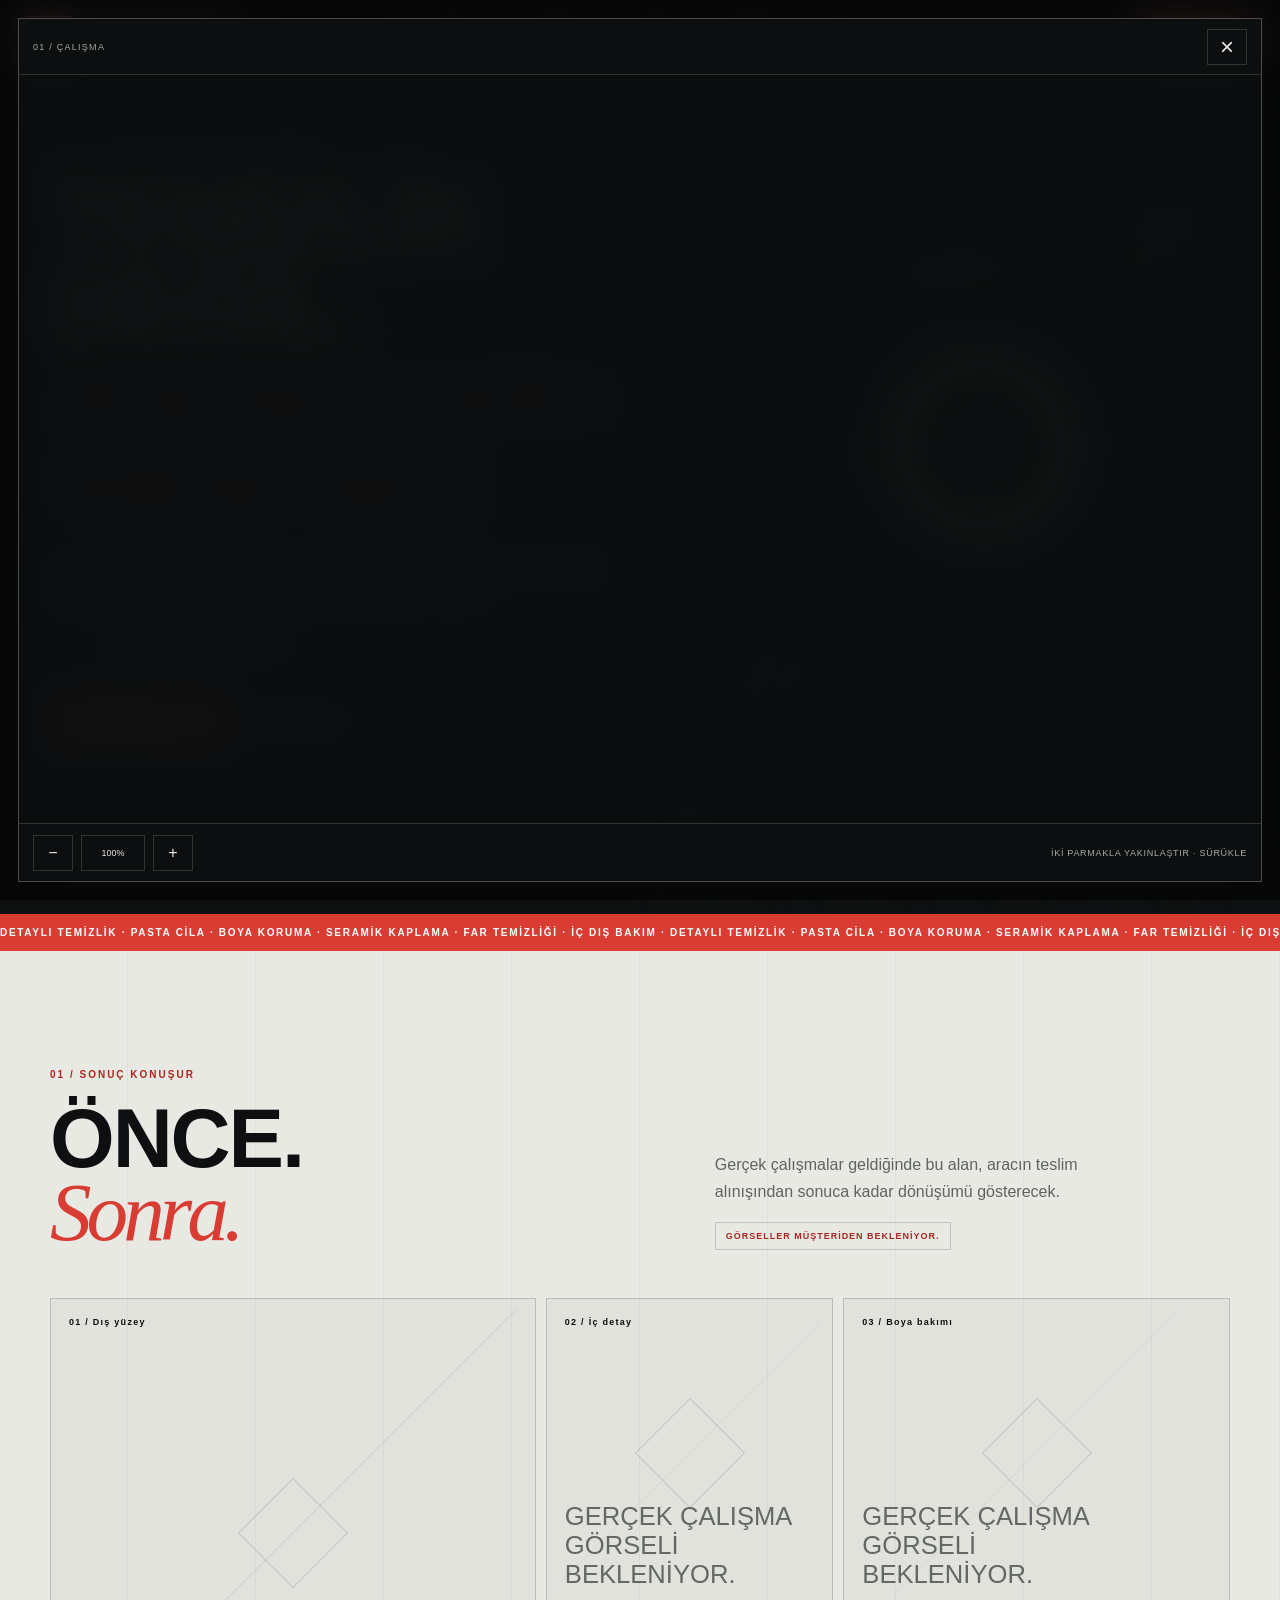
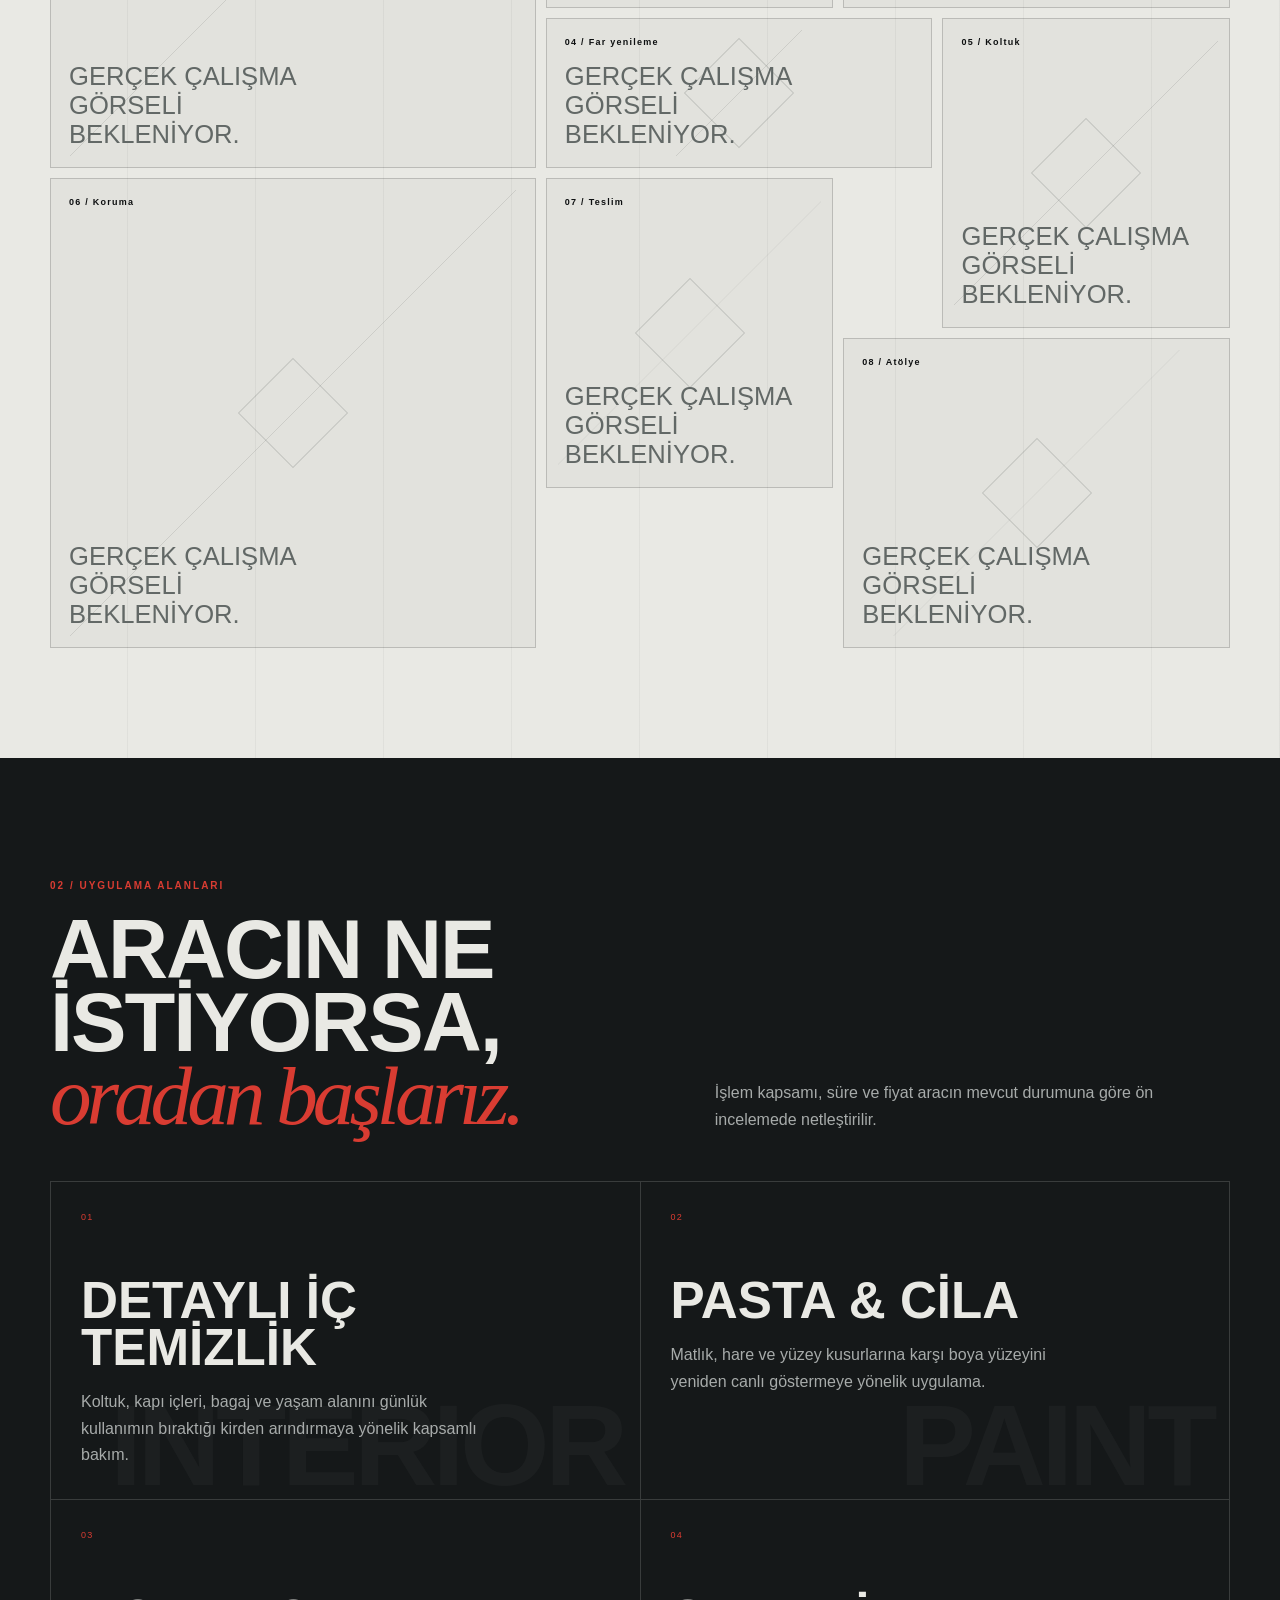
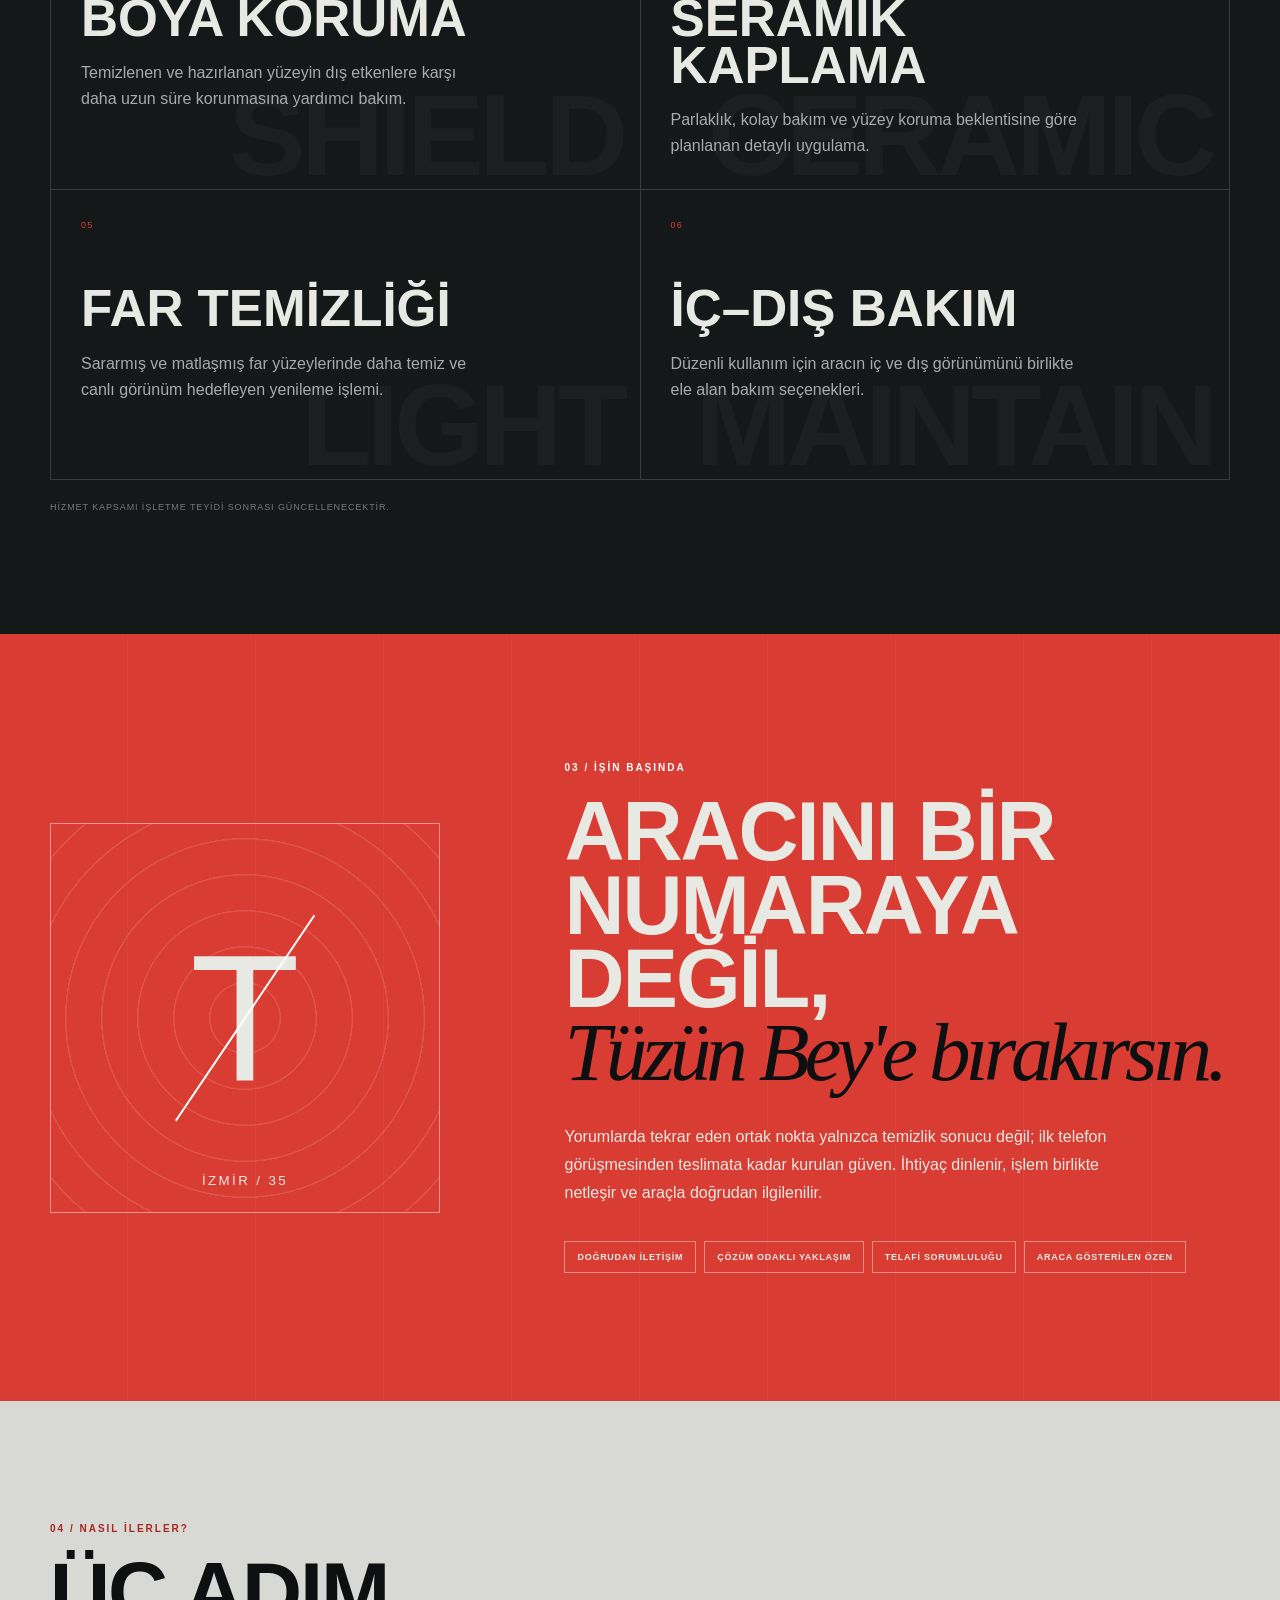
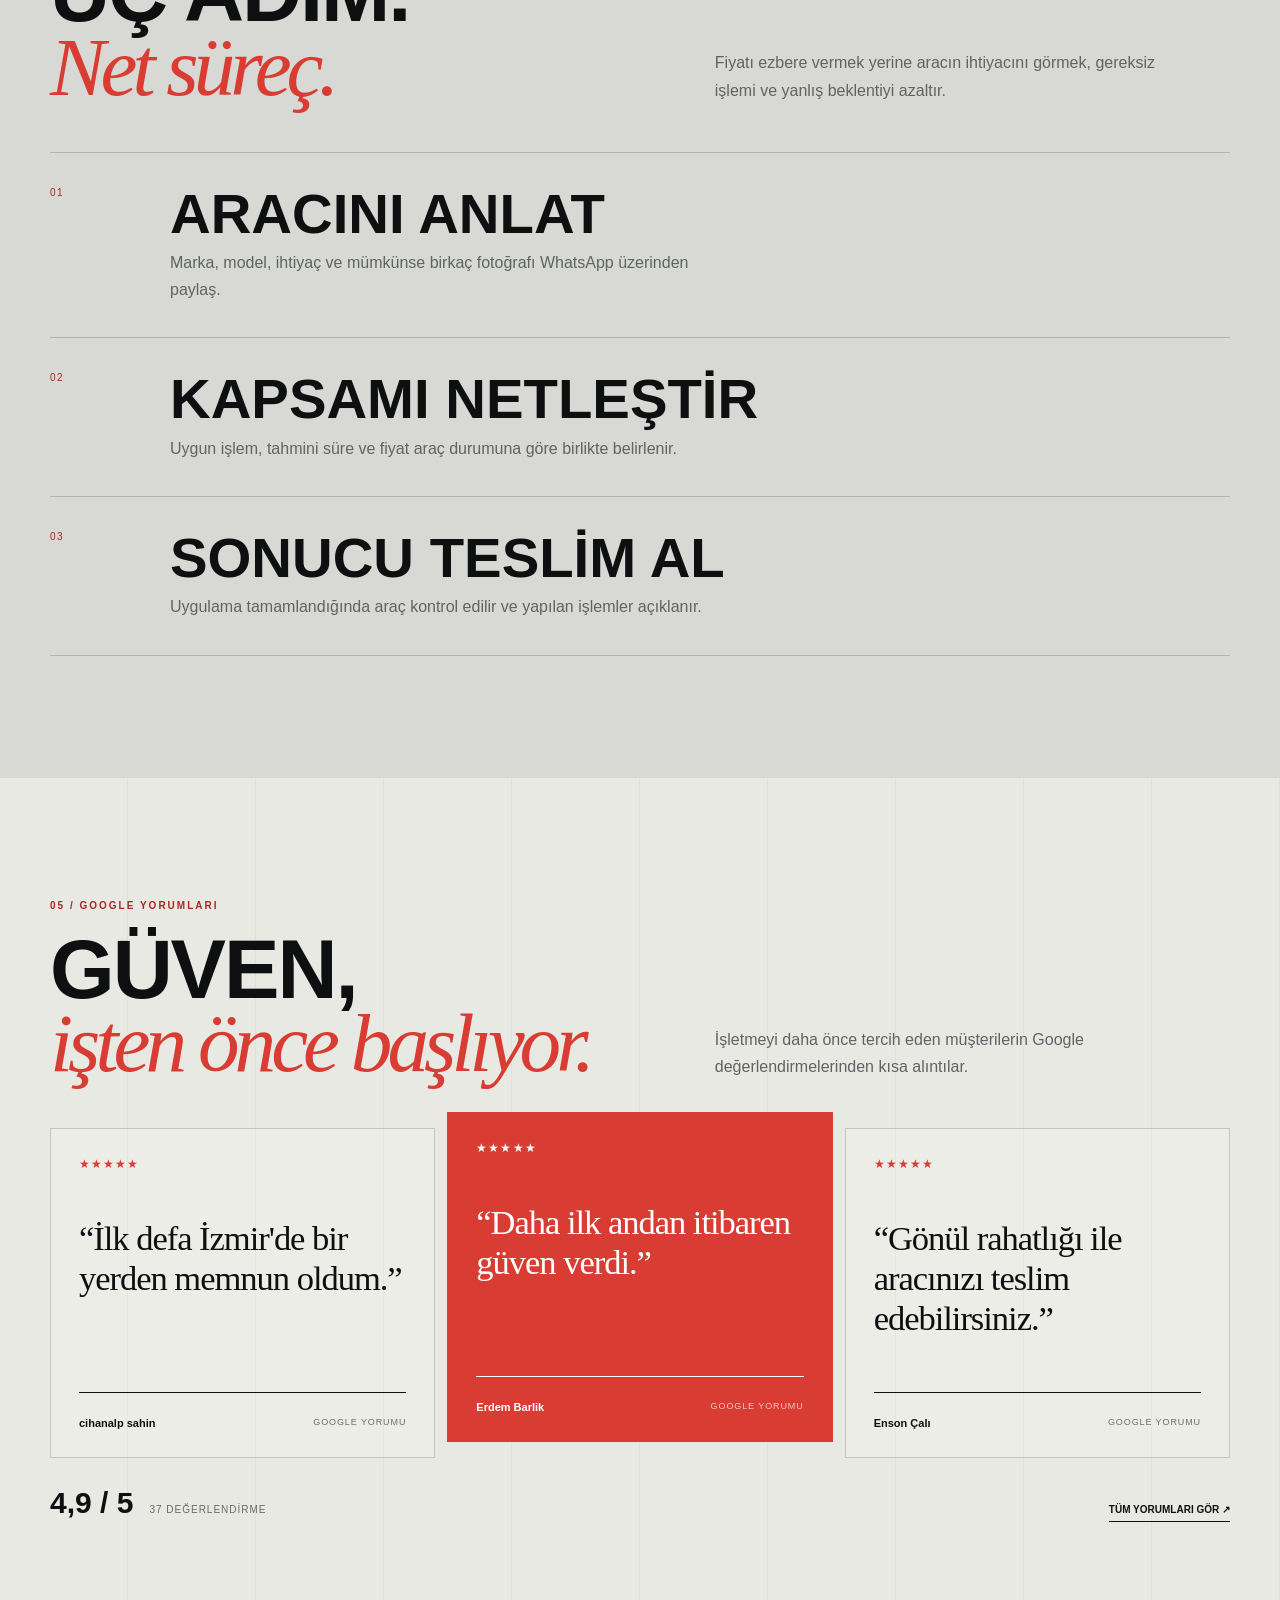
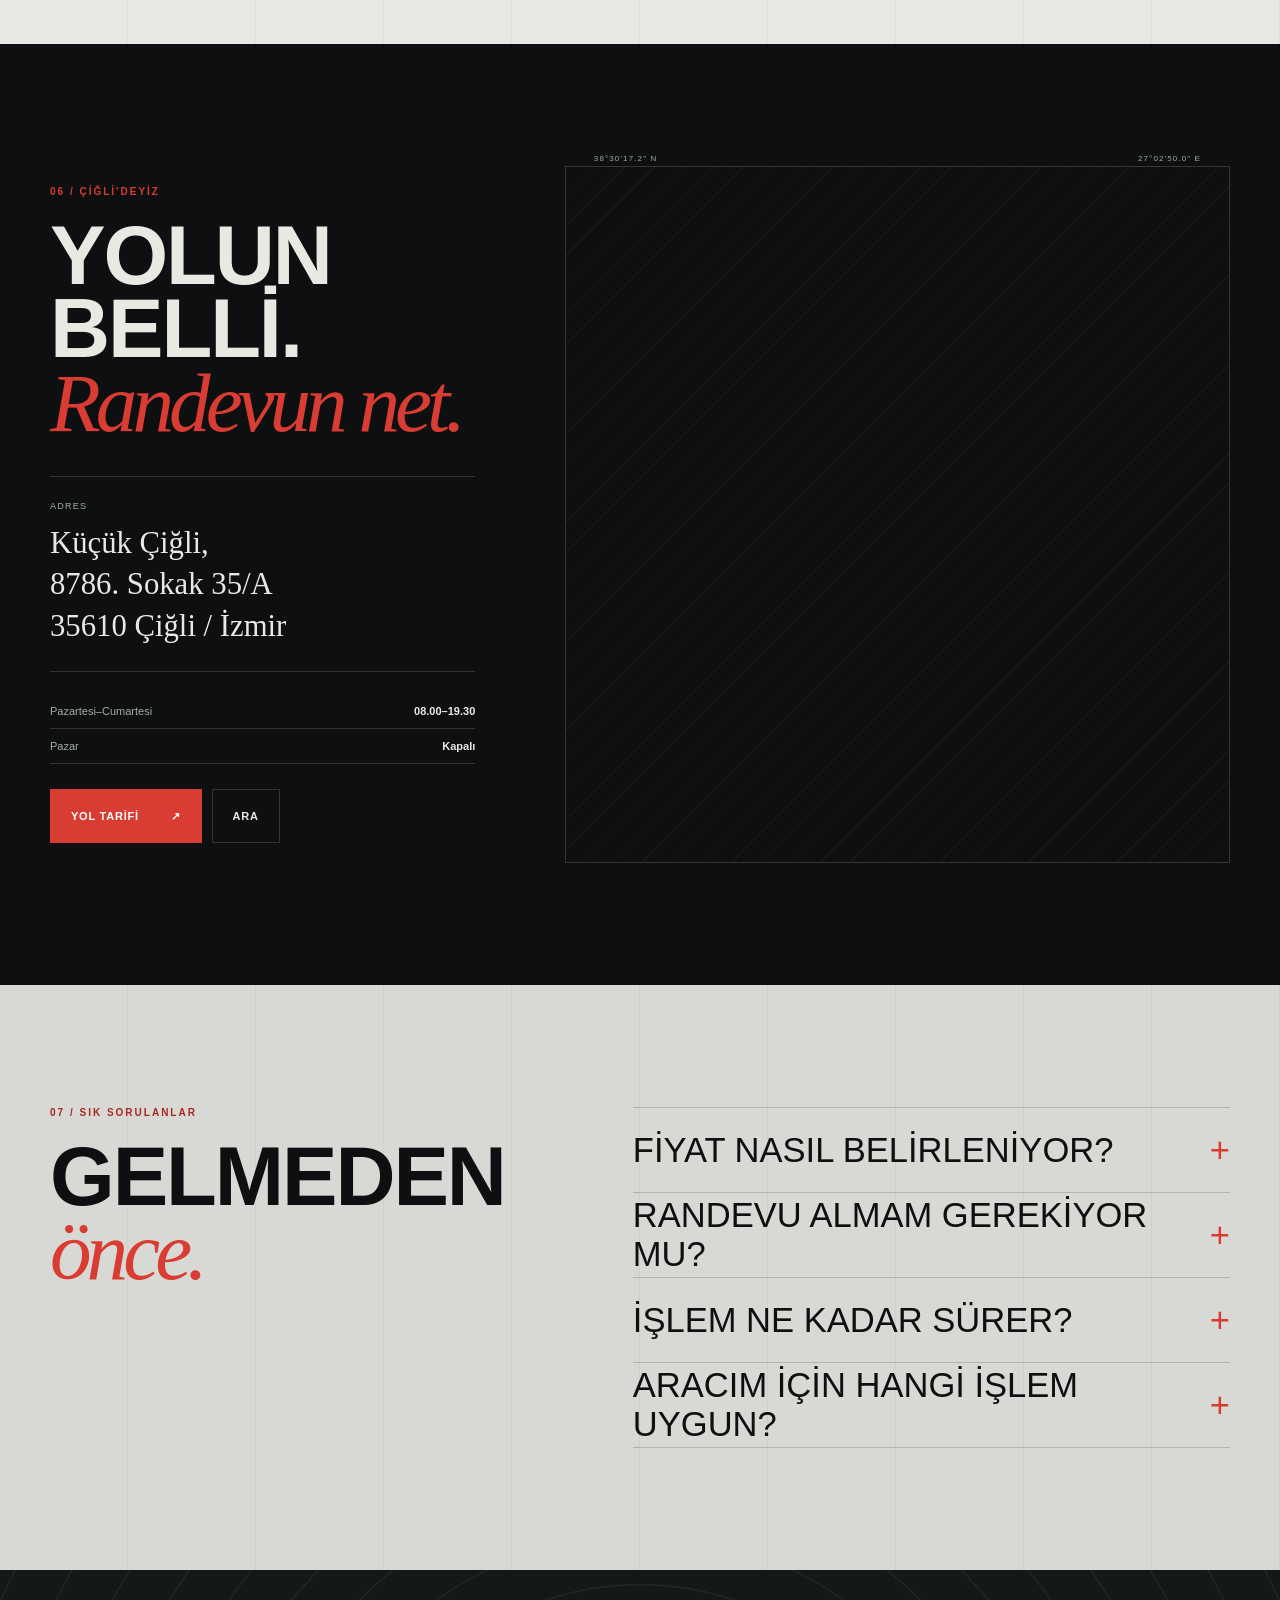
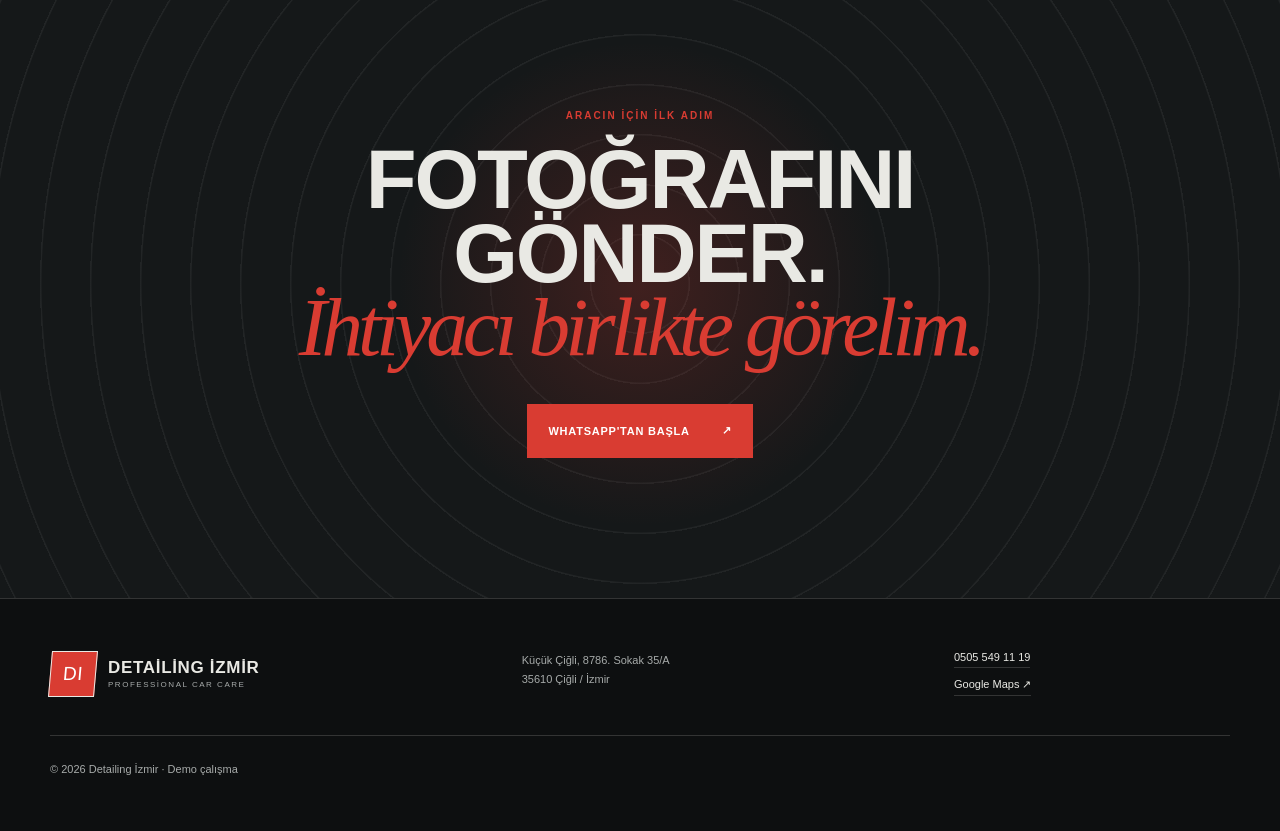
==== index.html @ cf44d517 "feat: build Detailing Izmir demo site" ====
<!doctype html>
<html lang="tr">
  <head>
    <meta charset="UTF-8" />
    <meta name="viewport" content="width=device-width, initial-scale=1" />
    <meta name="robots" content="noindex, nofollow, noarchive" />
    <meta name="theme-color" content="#0d0f10" />
    <meta name="description" content="Detailing İzmir için hazırlanan araç bakım, detaylı temizlik ve koruma demo web sitesi." />
    <meta property="og:title" content="Detailing İzmir — Çiğli" />
    <meta property="og:description" content="Aracına gösterdiğin özen, işimizin başlangıç noktası." />
    <meta property="og:type" content="website" />
    <meta property="og:image" content="/assets/og.png" />
    <meta name="twitter:card" content="summary_large_image" />
    <title>Detailing İzmir — Çiğli</title>
    <link rel="stylesheet" href="/styles.css" />
    <script src="/app.js" defer></script>
    <script type="application/ld+json">
      {
        "@context": "https://schema.org",
        "@type": "AutomotiveBusiness",
        "name": "Detailing İzmir",
        "telephone": "+90 505 549 11 19",
        "address": {
          "@type": "PostalAddress",
          "streetAddress": "Küçük Çiğli, 8786. Sokak 35/A",
          "addressLocality": "Çiğli",
          "addressRegion": "İzmir",
          "postalCode": "35610",
          "addressCountry": "TR"
        },
        "geo": { "@type": "GeoCoordinates", "latitude": 38.5047831, "longitude": 27.0472245 },
        "openingHoursSpecification": [
          {
            "@type": "OpeningHoursSpecification",
            "dayOfWeek": ["Monday", "Tuesday", "Wednesday", "Thursday", "Friday", "Saturday"],
            "opens": "08:00",
            "closes": "19:30"
          }
        ],
        "aggregateRating": { "@type": "AggregateRating", "ratingValue": "4.9", "reviewCount": "37" },
        "sameAs": ["https://maps.app.goo.gl/Dr2GwEwctq8RnJEU7"]
      }
    </script>
  </head>
  <body>
    <a class="skip-link" href="#main">İçeriğe geç</a>

    <header class="site-header" data-header>
      <a class="brand" href="#top" aria-label="Detailing İzmir ana sayfa">
        <span class="brand-mark" aria-hidden="true">DI</span>
        <span class="brand-copy"><strong>Detailing İzmir</strong><small>Professional Car Care</small></span>
      </a>

      <nav class="desktop-nav" aria-label="Ana menü">
        <a href="#portfolyo">Portfolyo</a>
        <a href="#hizmetler">Hizmetler</a>
        <a href="#yaklasim">Yaklaşım</a>
        <a href="#yorumlar">Yorumlar</a>
        <a href="#konum">Konum</a>
      </nav>

      <a class="header-cta" href="https://wa.me/905055491119?text=Merhaba%20T%C3%BCz%C3%BCn%20Bey%2C%20arac%C4%B1m%20i%C3%A7in%20bilgi%20ve%20fiyat%20almak%20istiyorum." target="_blank" rel="noreferrer">Fiyat sor <span aria-hidden="true">↗</span></a>

      <button class="menu-toggle" type="button" aria-expanded="false" aria-controls="mobile-menu" data-menu-toggle>
        <span class="sr-only">Menüyü aç</span><span></span><span></span>
      </button>

      <nav class="mobile-menu" id="mobile-menu" aria-label="Mobil menü" hidden data-mobile-menu>
        <a href="#portfolyo">Portfolyo</a>
        <a href="#hizmetler">Hizmetler</a>
        <a href="#yaklasim">Yaklaşım</a>
        <a href="#yorumlar">Yorumlar</a>
        <a href="#konum">Konum</a>
        <a href="https://wa.me/905055491119?text=Merhaba%20T%C3%BCz%C3%BCn%20Bey%2C%20arac%C4%B1m%20i%C3%A7in%20bilgi%20ve%20fiyat%20almak%20istiyorum." target="_blank" rel="noreferrer">WhatsApp'tan yaz</a>
      </nav>
    </header>

    <div class="scroll-progress" aria-hidden="true"><span data-scroll-progress></span></div>

    <main id="main">
      <section class="hero" id="top">
        <div class="hero-grid wrap">
          <div class="hero-copy">
            <p class="eyebrow">Çiğli · Araç bakım ve detaylı temizlik</p>
            <h1>Temizlik değil.<br /><em>Aracına yeniden bakma isteği.</em></h1>
            <p class="hero-lead">Aracın neye ihtiyaç duyduğunu birlikte netleştirelim. Detaylı temizlikten yüzey bakımına, her işlemde doğrudan iletişim ve özen.</p>
            <div class="hero-proof" aria-label="Google değerlendirme bilgisi">
              <span class="stars" aria-hidden="true">★★★★★</span>
              <strong>4,9</strong>
              <a href="https://maps.app.goo.gl/Dr2GwEwctq8RnJEU7" target="_blank" rel="noreferrer">37 Google yorumu <span aria-hidden="true">↗</span></a>
            </div>
            <div class="hero-actions">
              <a class="button button-primary" href="https://wa.me/905055491119?text=Merhaba%20T%C3%BCz%C3%BCn%20Bey%2C%20arac%C4%B1m%C4%B1n%20marka%2Fmodeli%3A%20%0A%C4%B0lgilendi%C4%9Fim%20i%C5%9Flem%3A%20%0AUygun%20oldu%C4%9Fum%20tarih%3A%20" target="_blank" rel="noreferrer">Aracını anlat <span aria-hidden="true">↗</span></a>
              <a class="button button-line" href="tel:+905055491119">0505 549 11 19</a>
            </div>
          </div>

          <div class="hero-machine" aria-hidden="true">
            <div class="machine-frame">
              <div class="machine-scan"></div>
              <span class="machine-number">35/A</span>
              <div class="machine-wheel"><i></i><i></i><i></i></div>
              <p>CARE / CLEAN / PROTECT</p>
            </div>
          </div>
        </div>

        <div class="proof-strip wrap">
          <div><span>01</span><strong>Tüzün Bey ile doğrudan iletişim</strong></div>
          <div><span>02</span><strong>Pzt–Cmt · 08.00–19.30</strong></div>
          <div><span>03</span><strong>Kart ile ödeme</strong></div>
        </div>
      </section>

      <div class="ticker" aria-hidden="true">
        <div>DETAYLI TEMİZLİK · PASTA CİLA · BOYA KORUMA · SERAMİK KAPLAMA · FAR TEMİZLİĞİ · İÇ DIŞ BAKIM · DETAYLI TEMİZLİK · PASTA CİLA · BOYA KORUMA · SERAMİK KAPLAMA · FAR TEMİZLİĞİ · İÇ DIŞ BAKIM ·</div>
      </div>

      <section class="portfolio section-grid" id="portfolyo">
        <div class="wrap section-head">
          <div>
            <p class="eyebrow eyebrow-dark">01 / Sonuç konuşur</p>
            <h2>Önce.<br /><em>Sonra.</em></h2>
          </div>
          <div class="section-intro">
            <p>Gerçek çalışmalar geldiğinde bu alan, aracın teslim alınışından sonuca kadar dönüşümü gösterecek.</p>
            <span>Görseller müşteriden bekleniyor.</span>
          </div>
        </div>

        <div class="portfolio-track" data-gallery aria-label="Detailing İzmir çalışma galerisi"></div>
        <p class="swipe-hint wrap"><span aria-hidden="true">↔</span> Mobilde çalışmalar arasında kaydırın.</p>
      </section>

      <section class="services" id="hizmetler">
        <div class="wrap">
          <div class="section-head section-head-light">
            <div>
              <p class="eyebrow">02 / Uygulama alanları</p>
              <h2>Aracın ne istiyorsa,<br /><em>oradan başlarız.</em></h2>
            </div>
            <p>İşlem kapsamı, süre ve fiyat aracın mevcut durumuna göre ön incelemede netleştirilir.</p>
          </div>

          <div class="service-grid">
            <article class="service-card service-card-wide">
              <span>01</span><h3>Detaylı iç temizlik</h3>
              <p>Koltuk, kapı içleri, bagaj ve yaşam alanını günlük kullanımın bıraktığı kirden arındırmaya yönelik kapsamlı bakım.</p>
              <b>INTERIOR</b>
            </article>
            <article class="service-card">
              <span>02</span><h3>Pasta & cila</h3>
              <p>Matlık, hare ve yüzey kusurlarına karşı boya yüzeyini yeniden canlı göstermeye yönelik uygulama.</p>
              <b>PAINT</b>
            </article>
            <article class="service-card">
              <span>03</span><h3>Boya koruma</h3>
              <p>Temizlenen ve hazırlanan yüzeyin dış etkenlere karşı daha uzun süre korunmasına yardımcı bakım.</p>
              <b>SHIELD</b>
            </article>
            <article class="service-card">
              <span>04</span><h3>Seramik kaplama</h3>
              <p>Parlaklık, kolay bakım ve yüzey koruma beklentisine göre planlanan detaylı uygulama.</p>
              <b>CERAMIC</b>
            </article>
            <article class="service-card">
              <span>05</span><h3>Far temizliği</h3>
              <p>Sararmış ve matlaşmış far yüzeylerinde daha temiz ve canlı görünüm hedefleyen yenileme işlemi.</p>
              <b>LIGHT</b>
            </article>
            <article class="service-card service-card-wide">
              <span>06</span><h3>İç–dış bakım</h3>
              <p>Düzenli kullanım için aracın iç ve dış görünümünü birlikte ele alan bakım seçenekleri.</p>
              <b>MAINTAIN</b>
            </article>
          </div>
          <p class="confirmation-note">Hizmet kapsamı işletme teyidi sonrası güncellenecektir.</p>
        </div>
      </section>

      <section class="owner section-grid-dark" id="yaklasim">
        <div class="wrap owner-grid">
          <div class="owner-mark" aria-hidden="true"><span>T</span><i></i><small>İZMİR / 35</small></div>
          <div class="owner-copy">
            <p class="eyebrow">03 / İşin başında</p>
            <h2>Aracını bir numaraya değil,<br /><em>Tüzün Bey'e bırakırsın.</em></h2>
            <p>Yorumlarda tekrar eden ortak nokta yalnızca temizlik sonucu değil; ilk telefon görüşmesinden teslimata kadar kurulan güven. İhtiyaç dinlenir, işlem birlikte netleşir ve araçla doğrudan ilgilenilir.</p>
            <div class="owner-values">
              <span>Doğrudan iletişim</span><span>Çözüm odaklı yaklaşım</span><span>Telafi sorumluluğu</span><span>Araca gösterilen özen</span>
            </div>
          </div>
        </div>
      </section>

      <section class="process">
        <div class="wrap">
          <div class="section-head">
            <div><p class="eyebrow eyebrow-dark">04 / Nasıl ilerler?</p><h2>Üç adım.<br /><em>Net süreç.</em></h2></div>
            <p>Fiyatı ezbere vermek yerine aracın ihtiyacını görmek, gereksiz işlemi ve yanlış beklentiyi azaltır.</p>
          </div>
          <ol class="process-list">
            <li><span>01</span><div><h3>Aracını anlat</h3><p>Marka, model, ihtiyaç ve mümkünse birkaç fotoğrafı WhatsApp üzerinden paylaş.</p></div></li>
            <li><span>02</span><div><h3>Kapsamı netleştir</h3><p>Uygun işlem, tahmini süre ve fiyat araç durumuna göre birlikte belirlenir.</p></div></li>
            <li><span>03</span><div><h3>Sonucu teslim al</h3><p>Uygulama tamamlandığında araç kontrol edilir ve yapılan işlemler açıklanır.</p></div></li>
          </ol>
        </div>
      </section>

      <section class="reviews section-grid" id="yorumlar">
        <div class="wrap section-head">
          <div><p class="eyebrow eyebrow-dark">05 / Google yorumları</p><h2>Güven,<br /><em>işten önce başlıyor.</em></h2></div>
          <p>İşletmeyi daha önce tercih eden müşterilerin Google değerlendirmelerinden kısa alıntılar.</p>
        </div>
        <div class="wrap review-grid">
          <article class="review-card"><div class="stars" aria-label="5 yıldız">★★★★★</div><blockquote>“İlk defa İzmir'de bir yerden memnun oldum.”</blockquote><footer><strong>cihanalp sahin</strong><span>Google yorumu</span></footer></article>
          <article class="review-card review-card-red"><div class="stars" aria-label="5 yıldız">★★★★★</div><blockquote>“Daha ilk andan itibaren güven verdi.”</blockquote><footer><strong>Erdem Barlik</strong><span>Google yorumu</span></footer></article>
          <article class="review-card"><div class="stars" aria-label="5 yıldız">★★★★★</div><blockquote>“Gönül rahatlığı ile aracınızı teslim edebilirsiniz.”</blockquote><footer><strong>Enson Çalı</strong><span>Google yorumu</span></footer></article>
        </div>
        <div class="wrap reviews-footer"><strong>4,9 / 5</strong><span>37 değerlendirme</span><a href="https://maps.app.goo.gl/Dr2GwEwctq8RnJEU7" target="_blank" rel="noreferrer">Tüm yorumları gör ↗</a></div>
      </section>

      <section class="location" id="konum">
        <div class="wrap location-grid">
          <div class="location-copy">
            <p class="eyebrow">06 / Çiğli'deyiz</p>
            <h2>Yolun belli.<br /><em>Randevun net.</em></h2>
            <address><span>Adres</span><strong>Küçük Çiğli,<br />8786. Sokak 35/A<br />35610 Çiğli / İzmir</strong></address>
            <div class="hours">
              <div><span>Pazartesi–Cumartesi</span><strong>08.00–19.30</strong></div>
              <div><span>Pazar</span><strong>Kapalı</strong></div>
            </div>
            <div class="location-actions">
              <a class="button button-primary" href="https://maps.app.goo.gl/Dr2GwEwctq8RnJEU7" target="_blank" rel="noreferrer">Yol tarifi <span aria-hidden="true">↗</span></a>
              <a class="button button-line" href="tel:+905055491119">Ara</a>
            </div>
          </div>
          <div class="map-frame">
            <div class="map-coordinates"><span>38°30'17.2" N</span><span>27°02'50.0" E</span></div>
            <iframe title="Detailing İzmir konum haritası" src="https://www.google.com/maps?q=38.5047831,27.0472245&amp;z=16&amp;output=embed" loading="lazy" referrerpolicy="no-referrer-when-downgrade"></iframe>
          </div>
        </div>
      </section>

      <section class="faq section-grid">
        <div class="wrap faq-grid">
          <div><p class="eyebrow eyebrow-dark">07 / Sık sorulanlar</p><h2>Gelmeden<br /><em>önce.</em></h2></div>
          <div class="accordion">
            <details><summary>Fiyat nasıl belirleniyor?<span>+</span></summary><p>Aracın boyutu, mevcut durumu ve istenen işlemin kapsamı fiyatı etkiler. Fotoğraf paylaşmak ilk değerlendirmeyi hızlandırır.</p></details>
            <details><summary>Randevu almam gerekiyor mu?<span>+</span></summary><p>Yoğunluk ve işlem süresi değişebildiği için gelmeden önce telefon veya WhatsApp üzerinden görüşmeniz önerilir.</p></details>
            <details><summary>İşlem ne kadar sürer?<span>+</span></summary><p>Süre, günlük bakımla kapsamlı iç temizlik veya yüzey uygulamalarında aynı değildir. Tahmini teslim zamanı ön incelemede paylaşılır.</p></details>
            <details><summary>Aracım için hangi işlem uygun?<span>+</span></summary><p>Beklentinizi ve aracın durumunu anlattığınızda gereksiz uygulama eklemeden uygun seçenek birlikte belirlenir.</p></details>
          </div>
        </div>
      </section>

      <section class="final-cta">
        <div class="wrap">
          <p class="eyebrow">Aracın için ilk adım</p>
          <h2>Fotoğrafını gönder.<br /><em>İhtiyacı birlikte görelim.</em></h2>
          <a class="button button-primary" href="https://wa.me/905055491119?text=Merhaba%20T%C3%BCz%C3%BCn%20Bey%2C%20arac%C4%B1m%C4%B1n%20marka%2Fmodeli%3A%20%0A%C4%B0lgilendi%C4%9Fim%20i%C5%9Flem%3A%20%0AUygun%20oldu%C4%9Fum%20tarih%3A%20" target="_blank" rel="noreferrer">WhatsApp'tan başla <span aria-hidden="true">↗</span></a>
        </div>
      </section>
    </main>

    <footer class="site-footer">
      <div class="wrap footer-grid">
        <a class="brand brand-footer" href="#top"><span class="brand-mark">DI</span><span class="brand-copy"><strong>Detailing İzmir</strong><small>Professional Car Care</small></span></a>
        <p>Küçük Çiğli, 8786. Sokak 35/A<br />35610 Çiğli / İzmir</p>
        <div class="footer-links"><a href="tel:+905055491119">0505 549 11 19</a><a href="https://maps.app.goo.gl/Dr2GwEwctq8RnJEU7" target="_blank" rel="noreferrer">Google Maps ↗</a></div>
        <p class="copyright">© <span data-year></span> Detailing İzmir · Demo çalışma</p>
      </div>
    </footer>

    <div class="mobile-actions" aria-label="Hızlı iletişim">
      <a href="tel:+905055491119">Ara</a>
      <a href="https://wa.me/905055491119?text=Merhaba%20T%C3%BCz%C3%BCn%20Bey%2C%20arac%C4%B1m%20i%C3%A7in%20bilgi%20almak%20istiyorum." target="_blank" rel="noreferrer">WhatsApp</a>
    </div>

    <div class="lightbox" role="dialog" aria-modal="true" aria-label="Çalışma fotoğrafı görüntüleyici" hidden data-lightbox>
      <div class="lightbox-backdrop" data-lightbox-close></div>
      <div class="lightbox-shell">
        <div class="lightbox-top"><p><span data-lightbox-index>01</span> / Çalışma</p><button type="button" aria-label="Fotoğrafı kapat" data-lightbox-close>×</button></div>
        <div class="lightbox-stage" data-lightbox-stage><img src="" alt="" draggable="false" data-lightbox-image /></div>
        <div class="lightbox-controls"><button type="button" aria-label="Uzaklaştır" data-zoom-out>−</button><button type="button" data-zoom-reset>100%</button><button type="button" aria-label="Yakınlaştır" data-zoom-in>+</button><span>İki parmakla yakınlaştır · Sürükle</span></div>
      </div>
    </div>
  </body>
</html>
---- styles.css ----
:root {
  --ink: #0d0f10;
  --ink-soft: #151819;
  --paper: #e9e9e4;
  --paper-soft: #d8d9d5;
  --red: #d93c32;
  --red-dark: #a92722;
  --steel: #9fa6a8;
  --muted: #a7abaa;
  --line-dark: rgba(234, 235, 230, 0.17);
  --line-light: rgba(13, 15, 16, 0.18);
  --wrap: min(1180px, calc(100% - 48px));
  --sans: Arial, Helvetica, sans-serif;
  --display: Impact, "Arial Narrow", Haettenschweiler, sans-serif;
  --serif: Georgia, "Times New Roman", serif;
}

* { box-sizing: border-box; }
html { scroll-behavior: smooth; background: var(--ink); }
body { margin: 0; overflow-x: hidden; background: var(--ink); color: var(--paper); font-family: var(--sans); -webkit-font-smoothing: antialiased; }
body.lightbox-open { overflow: hidden; }
a { color: inherit; text-decoration: none; }
button, input, textarea, select { color: inherit; font: inherit; }
img { display: block; max-width: 100%; }
.wrap { width: var(--wrap); margin-inline: auto; }
.sr-only { position: absolute; width: 1px; height: 1px; overflow: hidden; clip: rect(0 0 0 0); white-space: nowrap; }
.skip-link { position: fixed; z-index: 999; top: 8px; left: 8px; padding: 12px 16px; transform: translateY(-140%); background: var(--paper); color: var(--ink); }
.skip-link:focus { transform: translateY(0); }

.site-header { position: fixed; z-index: 100; inset: 0 0 auto; min-height: 78px; display: grid; grid-template-columns: 1fr auto 1fr; align-items: center; gap: 28px; padding: 12px max(24px, calc((100vw - 1280px) / 2)); border-bottom: 1px solid transparent; transition: background 220ms ease, border-color 220ms ease, min-height 220ms ease; }
.site-header.is-scrolled { min-height: 68px; border-color: var(--line-dark); background: rgba(13, 15, 16, 0.9); backdrop-filter: blur(16px); }
.brand { display: inline-flex; align-items: center; gap: 12px; justify-self: start; }
.brand-mark { width: 46px; aspect-ratio: 1; display: grid; place-items: center; border: 1px solid var(--paper); background: var(--red); color: white; font-family: var(--display); font-size: 19px; letter-spacing: 0.03em; transform: skew(-5deg); }
.brand-copy { display: grid; gap: 2px; }
.brand-copy strong { font-family: var(--display); font-size: 17px; letter-spacing: 0.04em; text-transform: uppercase; }
.brand-copy small { color: var(--muted); font-size: 8px; letter-spacing: 0.19em; text-transform: uppercase; }
.desktop-nav { display: flex; align-items: center; gap: clamp(18px, 2.6vw, 38px); }
.desktop-nav a { position: relative; padding: 8px 0; color: #c5c8c5; font-size: 10px; font-weight: 700; letter-spacing: 0.11em; text-transform: uppercase; }
.desktop-nav a::after { content: ""; position: absolute; left: 0; right: 100%; bottom: 0; height: 2px; background: var(--red); transition: right 200ms ease; }
.desktop-nav a:hover::after, .desktop-nav a:focus-visible::after { right: 0; }
.header-cta { justify-self: end; min-height: 44px; display: inline-flex; align-items: center; gap: 24px; padding: 0 16px; background: var(--red); color: white; font-size: 10px; font-weight: 800; letter-spacing: 0.08em; text-transform: uppercase; }
.menu-toggle { display: none; justify-self: end; width: 46px; height: 46px; padding: 13px 10px; border: 1px solid var(--line-dark); background: transparent; cursor: pointer; }
.menu-toggle > span:not(.sr-only) { display: block; width: 100%; height: 1px; margin: 6px 0; background: var(--paper); transition: transform 180ms ease; }
.menu-toggle[aria-expanded="true"] > span:nth-last-child(2) { transform: translateY(3.5px) rotate(45deg); }
.menu-toggle[aria-expanded="true"] > span:last-child { transform: translateY(-3.5px) rotate(-45deg); }
.mobile-menu { position: absolute; z-index: -1; top: 100%; left: 0; right: 0; padding: 16px 24px 26px; border-top: 1px solid var(--line-dark); background: rgba(13, 15, 16, 0.98); }
.mobile-menu a { display: block; padding: 15px 0; border-bottom: 1px solid var(--line-dark); font-family: var(--display); font-size: 27px; text-transform: uppercase; }
.scroll-progress { position: fixed; z-index: 110; top: 0; left: 0; right: 0; height: 3px; }
.scroll-progress span { display: block; width: calc(var(--scroll-progress, 0) * 100%); height: 100%; background: var(--red); }

.hero { min-height: 100svh; padding: 142px 0 28px; display: flex; flex-direction: column; justify-content: space-between; overflow: hidden; background:
  linear-gradient(90deg, rgba(13,15,16,.98) 0 48%, rgba(13,15,16,.68)),
  repeating-linear-gradient(90deg, transparent 0 79px, rgba(255,255,255,.025) 79px 80px),
  repeating-linear-gradient(0deg, transparent 0 79px, rgba(255,255,255,.025) 79px 80px), var(--ink); }
.hero::before { content: ""; position: absolute; inset: 0; pointer-events: none; opacity: .5; background: radial-gradient(circle at 18% 30%, rgba(217,60,50,.18), transparent 25%), linear-gradient(115deg, transparent 62%, rgba(217,60,50,.14) 62% 64%, transparent 64%); }
.hero-grid { position: relative; display: grid; grid-template-columns: 1.08fr .92fr; gap: clamp(50px, 8vw, 120px); align-items: center; }
.eyebrow { margin: 0 0 22px; color: var(--red); font-size: 10px; font-weight: 800; letter-spacing: .2em; text-transform: uppercase; }
.eyebrow-dark { color: var(--red-dark); }
h1, h2 { margin: 0; text-transform: uppercase; font-family: var(--display); font-weight: 900; line-height: .88; letter-spacing: -.025em; }
h1 { max-width: 850px; font-size: clamp(62px, 7.7vw, 116px); }
h2 { font-size: clamp(52px, 6.5vw, 92px); }
h1 em, h2 em { color: var(--red); font-family: var(--serif); font-weight: 400; text-transform: none; letter-spacing: -.06em; }
.hero-lead { max-width: 620px; margin: 30px 0 0; color: #c4c7c4; font-size: clamp(16px, 1.4vw, 19px); line-height: 1.65; }
.hero-proof { width: fit-content; display: flex; align-items: center; gap: 10px; margin-top: 23px; }
.stars { color: var(--red); font-size: 12px; letter-spacing: .09em; }
.hero-proof strong { font-size: 24px; }
.hero-proof a { padding-left: 11px; border-left: 1px solid var(--line-dark); color: var(--muted); font-size: 10px; font-weight: 700; letter-spacing: .08em; text-transform: uppercase; }
.hero-actions { display: flex; flex-wrap: wrap; gap: 10px; margin-top: 30px; }
.button { min-height: 54px; display: inline-flex; align-items: center; justify-content: space-between; gap: 32px; padding: 0 20px; border: 1px solid transparent; font-size: 11px; font-weight: 800; letter-spacing: .07em; text-transform: uppercase; transition: transform 180ms ease, background 180ms ease, color 180ms ease; }
.button:hover, .button:focus-visible { transform: translateY(-2px); }
.button-primary { background: var(--red); color: white; }
.button-primary:hover, .button-primary:focus-visible { background: white; color: var(--ink); }
.button-line { border-color: var(--line-dark); }
.button-line:hover, .button-line:focus-visible { background: white; color: var(--ink); }
.hero-machine { min-height: 520px; display: grid; place-items: center; }
.machine-frame { position: relative; width: min(100%, 480px); aspect-ratio: .92; overflow: hidden; border: 1px solid rgba(233,233,228,.3); background: radial-gradient(circle, transparent 0 19%, rgba(233,233,228,.12) 19.2% 19.5%, transparent 19.7% 33%, rgba(233,233,228,.08) 33.2% 33.5%, transparent 33.7%), repeating-linear-gradient(135deg, transparent 0 20px, rgba(233,233,228,.04) 20px 21px); clip-path: polygon(10% 0, 100% 0, 100% 90%, 90% 100%, 0 100%, 0 10%); }
.machine-frame::before, .machine-frame::after { content: ""; position: absolute; background: var(--line-dark); }
.machine-frame::before { top: 12%; bottom: 12%; left: 50%; width: 1px; }
.machine-frame::after { left: 12%; right: 12%; top: 50%; height: 1px; }
.machine-scan { position: absolute; z-index: 2; left: 8%; right: 8%; top: 16%; height: 2px; background: var(--red); box-shadow: 0 0 18px rgba(217,60,50,.75); animation: scan 5s ease-in-out infinite; }
@keyframes scan { 0%,100% { transform: translateY(0); opacity:.3; } 50% { transform: translateY(320px); opacity:1; } }
.machine-number { position: absolute; top: 22px; right: 24px; color: rgba(233,233,228,.28); font-family: var(--display); font-size: 30px; }
.machine-wheel { position: absolute; inset: 50% auto auto 50%; width: 190px; aspect-ratio: 1; transform: translate(-50%,-50%); border: 26px solid rgba(233,233,228,.72); border-radius: 50%; box-shadow: inset 0 0 0 2px var(--red), 0 0 0 1px var(--red); }
.machine-wheel i { position: absolute; inset: 50% auto auto 50%; width: 5px; height: 70px; transform-origin: 50% 0; background: var(--red); }
.machine-wheel i:nth-child(1) { transform: rotate(0deg); }
.machine-wheel i:nth-child(2) { transform: rotate(120deg); }
.machine-wheel i:nth-child(3) { transform: rotate(240deg); }
.machine-frame p { position: absolute; left: 28px; bottom: 24px; margin: 0; color: var(--muted); font-size: 9px; letter-spacing: .18em; }
.proof-strip { display: grid; grid-template-columns: 1.2fr 1fr .7fr; margin-top: 64px; border-top: 1px solid var(--line-dark); border-bottom: 1px solid var(--line-dark); }
.proof-strip div { min-height: 72px; display: flex; align-items: center; gap: 14px; padding: 14px 20px; border-right: 1px solid var(--line-dark); }
.proof-strip div:last-child { border-right: 0; }
.proof-strip span { color: var(--red); font-size: 9px; letter-spacing: .12em; }
.proof-strip strong { font-size: 11px; letter-spacing: .03em; }
.ticker { overflow: hidden; background: var(--red); color: white; }
.ticker div { width: max-content; padding: 13px 0; font-size: 10px; font-weight: 900; letter-spacing: .17em; animation: ticker 28s linear infinite; }
@keyframes ticker { to { transform: translateX(-50%); } }

.section-grid, .section-grid-dark { background-image: repeating-linear-gradient(90deg, transparent 0 calc(10% - 1px), rgba(13,15,16,.045) calc(10% - 1px) 10%); }
.section-grid-dark { background-image: repeating-linear-gradient(90deg, transparent 0 calc(10% - 1px), rgba(233,233,228,.04) calc(10% - 1px) 10%); }
.portfolio { padding: 118px 0 110px; background-color: var(--paper); color: var(--ink); }
.section-head { display: grid; grid-template-columns: 1.08fr .92fr; gap: 60px; align-items: end; margin-bottom: 48px; }
.section-head > p, .section-intro p { max-width: 50ch; margin: 0; color: #5e6463; line-height: 1.7; }
.section-head-light > p { color: var(--muted); }
.section-intro span { display: inline-block; margin-top: 16px; padding: 8px 10px; border: 1px solid var(--line-light); color: var(--red-dark); font-size: 9px; font-weight: 800; letter-spacing: .11em; text-transform: uppercase; }
.portfolio-track { width: var(--wrap); margin-inline: auto; display: grid; grid-template-columns: repeat(12, 1fr); grid-auto-rows: 150px; gap: 10px; }
.gallery-slot { position: relative; min-width: 0; min-height: 0; overflow: hidden; border: 1px solid var(--line-light); background: rgba(13,15,16,.03); }
.gallery-slot:nth-child(1), .gallery-slot:nth-child(6) { grid-column: span 5; grid-row: span 3; }
.gallery-slot:nth-child(2), .gallery-slot:nth-child(5), .gallery-slot:nth-child(7) { grid-column: span 3; grid-row: span 2; }
.gallery-slot:nth-child(3), .gallery-slot:nth-child(8) { grid-column: span 4; grid-row: span 2; }
.gallery-slot:nth-child(4) { grid-column: span 4; grid-row: span 1; }
.gallery-empty { display: grid; align-content: space-between; padding: 18px; }
.gallery-empty::before { content: ""; position: absolute; inset: 11px; background: linear-gradient(135deg, transparent calc(50% - .5px), rgba(13,15,16,.1) 50%, transparent calc(50% + .5px)); }
.gallery-empty::after { content: ""; position: absolute; width: 76px; height: 76px; inset: 50% auto auto 50%; transform: translate(-50%,-50%) rotate(45deg); border: 1px solid rgba(13,15,16,.14); }
.gallery-empty span, .gallery-empty p { position: relative; z-index: 1; }
.gallery-empty span { font-size: 9px; font-weight: 800; letter-spacing: .14em; }
.gallery-empty p { max-width: 18ch; margin: 0; color: #626866; font-family: var(--display); font-size: clamp(20px, 2vw, 28px); text-transform: uppercase; }
.gallery-photo { width: 100%; height: 100%; padding: 0; cursor: zoom-in; }
.gallery-photo img { width: 100%; height: 100%; object-fit: cover; transition: transform 400ms ease; }
.gallery-photo:hover img { transform: scale(1.035); }
.gallery-photo span { position: absolute; left: 14px; bottom: 14px; padding: 7px 9px; background: rgba(13,15,16,.82); color: white; font-size: 9px; letter-spacing: .12em; }
.swipe-hint { display: none; }

.services { padding: 122px 0; background: var(--ink-soft); }
.service-grid { display: grid; grid-template-columns: repeat(2, 1fr); border-top: 1px solid var(--line-dark); border-left: 1px solid var(--line-dark); }
.service-card { position: relative; min-height: 290px; display: grid; align-content: start; padding: 30px; overflow: hidden; border-right: 1px solid var(--line-dark); border-bottom: 1px solid var(--line-dark); transition: background 220ms ease; }
.service-card:hover { background: rgba(217,60,50,.07); }
.service-card > span { color: var(--red); font-size: 9px; letter-spacing: .13em; }
.service-card h3 { max-width: 14ch; margin: 55px 0 18px; font-family: var(--display); font-size: clamp(34px, 4vw, 58px); line-height: .92; text-transform: uppercase; }
.service-card p { max-width: 46ch; margin: 0; color: var(--muted); line-height: 1.65; }
.service-card b { position: absolute; right: 16px; bottom: -12px; color: rgba(233,233,228,.035); font-family: var(--display); font-size: clamp(68px, 9vw, 128px); letter-spacing: -.04em; }
.service-card-wide { grid-column: span 1; }
.confirmation-note { margin: 22px 0 0; color: #747a78; font-size: 9px; letter-spacing: .1em; text-transform: uppercase; }

.owner { padding: 128px 0; background-color: var(--red); }
.owner-grid { display: grid; grid-template-columns: .75fr 1.25fr; gap: clamp(50px, 9vw, 130px); align-items: center; }
.owner-mark { width: min(100%, 390px); aspect-ratio: 1; display: grid; place-items: center; position: relative; border: 1px solid rgba(255,255,255,.45); background: repeating-radial-gradient(circle, transparent 0 34px, rgba(255,255,255,.12) 35px 36px); }
.owner-mark span { font-family: var(--display); font-size: 180px; line-height: 1; }
.owner-mark i { position: absolute; width: 2px; height: 64%; background: white; transform: rotate(34deg); }
.owner-mark small { position: absolute; bottom: 24px; letter-spacing: .18em; }
.owner-copy .eyebrow { color: white; }
.owner-copy h2 em { color: var(--ink); }
.owner-copy > p:not(.eyebrow) { max-width: 64ch; margin: 34px 0 0; line-height: 1.75; }
.owner-values { display: flex; flex-wrap: wrap; gap: 8px; margin-top: 34px; }
.owner-values span { padding: 10px 12px; border: 1px solid rgba(255,255,255,.4); font-size: 9px; font-weight: 800; letter-spacing: .08em; text-transform: uppercase; }

.process { padding: 122px 0; background: var(--paper-soft); color: var(--ink); }
.process-list { list-style: none; margin: 0; padding: 0; border-top: 1px solid var(--line-light); }
.process-list li { display: grid; grid-template-columns: 90px 1fr; gap: 30px; padding: 34px 0; border-bottom: 1px solid var(--line-light); }
.process-list > li > span { color: var(--red-dark); font-size: 10px; letter-spacing: .14em; }
.process-list h3 { margin: 0 0 10px; font-family: var(--display); font-size: clamp(34px, 4.4vw, 62px); line-height: .95; text-transform: uppercase; }
.process-list p { max-width: 62ch; margin: 0; color: #5e6463; line-height: 1.65; }

.reviews { padding: 122px 0; background-color: var(--paper); color: var(--ink); }
.review-grid { display: grid; grid-template-columns: repeat(3, 1fr); gap: 12px; }
.review-card { min-height: 330px; display: flex; flex-direction: column; padding: 28px; border: 1px solid var(--line-light); background: rgba(255,255,255,.16); }
.review-card-red { background: var(--red); color: white; border-color: var(--red); transform: translateY(-16px); }
.review-card-red .stars { color: white; }
.review-card blockquote { margin: 48px 0 auto; font-family: var(--serif); font-size: clamp(27px, 2.7vw, 39px); line-height: 1.15; letter-spacing: -.03em; }
.review-card footer { display: flex; justify-content: space-between; gap: 16px; padding-top: 24px; border-top: 1px solid currentColor; }
.review-card footer strong { font-size: 11px; }
.review-card footer span { color: #686e6c; font-size: 9px; letter-spacing: .1em; text-transform: uppercase; }
.review-card-red footer span { color: rgba(255,255,255,.7); }
.reviews-footer { display: flex; align-items: baseline; gap: 16px; margin-top: 28px; }
.reviews-footer strong { font-family: var(--display); font-size: 30px; }
.reviews-footer span { color: #656b69; font-size: 10px; letter-spacing: .1em; text-transform: uppercase; }
.reviews-footer a { margin-left: auto; padding-bottom: 6px; border-bottom: 1px solid var(--ink); font-size: 10px; font-weight: 800; text-transform: uppercase; }

.location { padding: 122px 0; background: var(--ink); }
.location-grid { display: grid; grid-template-columns: .78fr 1.22fr; gap: clamp(45px, 7vw, 90px); align-items: stretch; }
.location-copy { padding: 20px 0; }
.location address { margin-top: 36px; padding: 24px 0; border-top: 1px solid var(--line-dark); border-bottom: 1px solid var(--line-dark); font-style: normal; }
.location address span { display: block; margin-bottom: 12px; color: var(--muted); font-size: 9px; letter-spacing: .14em; text-transform: uppercase; }
.location address strong { font-family: var(--serif); font-size: clamp(22px, 2.4vw, 32px); font-weight: 400; line-height: 1.35; }
.hours { margin-top: 22px; }
.hours div { display: flex; justify-content: space-between; gap: 20px; padding: 11px 0; border-bottom: 1px solid var(--line-dark); font-size: 11px; }
.hours span { color: var(--muted); }
.location-actions { display: flex; gap: 10px; margin-top: 25px; }
.map-frame { position: relative; min-height: 580px; padding: 15px; border: 1px solid var(--line-dark); background: repeating-linear-gradient(135deg, transparent 0 20px, rgba(255,255,255,.04) 20px 21px); }
.map-frame iframe { width: 100%; height: 100%; min-height: 548px; border: 0; filter: grayscale(.18) contrast(.95); }
.map-coordinates { position: absolute; z-index: 2; top: -13px; left: 28px; right: 28px; display: flex; justify-content: space-between; color: var(--muted); font-size: 8px; letter-spacing: .14em; }

.faq { padding: 122px 0; background-color: var(--paper-soft); color: var(--ink); }
.faq-grid { display: grid; grid-template-columns: .75fr 1.25fr; gap: clamp(55px, 10vw, 140px); }
.accordion { border-top: 1px solid var(--line-light); }
.accordion details { border-bottom: 1px solid var(--line-light); }
.accordion summary { min-height: 84px; display: flex; align-items: center; justify-content: space-between; gap: 20px; cursor: pointer; list-style: none; font-family: var(--display); font-size: clamp(24px, 2.7vw, 36px); text-transform: uppercase; }
.accordion summary::-webkit-details-marker { display: none; }
.accordion summary span { color: var(--red); transition: transform 180ms ease; }
.accordion details[open] summary span { transform: rotate(45deg); }
.accordion p { max-width: 62ch; margin: 0 0 28px; color: #5e6463; line-height: 1.7; }

.final-cta { padding: 140px 0; overflow: hidden; text-align: center; background: radial-gradient(circle at center, rgba(217,60,50,.22), transparent 34%), repeating-radial-gradient(circle, transparent 0 48px, rgba(255,255,255,.055) 49px 50px), var(--ink-soft); }
.final-cta h2 { max-width: 920px; margin-inline: auto; }
.final-cta .button { margin-top: 40px; }
.site-footer { padding: 52px 0; border-top: 1px solid var(--line-dark); background: var(--ink); }
.footer-grid { display: grid; grid-template-columns: 1.1fr 1fr .7fr; gap: 38px; align-items: start; }
.site-footer p { margin: 0; color: var(--muted); font-size: 11px; line-height: 1.7; }
.footer-links { display: grid; justify-items: start; gap: 10px; font-size: 11px; }
.footer-links a { padding-bottom: 4px; border-bottom: 1px solid var(--line-dark); }
.copyright { grid-column: 1 / -1; padding-top: 24px; border-top: 1px solid var(--line-dark); }
.mobile-actions { display: none; }

.lightbox { position: fixed; z-index: 500; inset: 0; display: grid; place-items: center; padding: 18px; }
.lightbox-backdrop { position: absolute; inset: 0; background: rgba(5,6,6,.8); backdrop-filter: blur(18px) saturate(.4); }
.lightbox-shell { position: relative; width: min(1420px, 100%); height: min(900px, calc(100svh - 36px)); display: grid; grid-template-rows: 56px minmax(0,1fr) 58px; border: 1px solid rgba(255,255,255,.26); background: rgba(13,15,16,.75); }
.lightbox-top, .lightbox-controls { display: flex; align-items: center; gap: 8px; padding: 0 14px; background: rgba(13,15,16,.9); }
.lightbox-top { justify-content: space-between; border-bottom: 1px solid var(--line-dark); }
.lightbox-top p { margin: 0; color: var(--muted); font-size: 9px; letter-spacing: .14em; text-transform: uppercase; }
.lightbox-top button, .lightbox-controls button { min-width: 40px; height: 36px; border: 1px solid var(--line-dark); background: transparent; cursor: pointer; }
.lightbox-top button { font-size: 24px; }
.lightbox-stage { position: relative; overflow: hidden; display: grid; place-items: center; touch-action: none; cursor: grab; user-select: none; }
.lightbox-stage img { max-width: 100%; max-height: 100%; object-fit: contain; transform-origin: center; will-change: transform; user-select: none; -webkit-user-drag: none; }
.lightbox-controls { border-top: 1px solid var(--line-dark); }
.lightbox-controls [data-zoom-reset] { min-width: 64px; font-size: 9px; }
.lightbox-controls span { margin-left: auto; color: var(--muted); font-size: 9px; letter-spacing: .08em; text-transform: uppercase; }

:focus-visible { outline: 2px solid var(--red); outline-offset: 4px; }

@media (max-width: 1000px) {
  .desktop-nav { display: none; }
  .site-header { grid-template-columns: 1fr auto auto; }
  .menu-toggle { display: block; }
  .hero-grid { grid-template-columns: 1.15fr .85fr; gap: 30px; }
  .hero-machine { min-height: 420px; }
  .machine-wheel { width: 145px; border-width: 20px; }
  .portfolio-track { grid-auto-rows: 120px; }
  .location-grid { grid-template-columns: .9fr 1.1fr; gap: 36px; }
  .map-frame { min-height: 500px; }
  .map-frame iframe { min-height: 468px; }
}

@media (max-width: 760px) {
  :root { --wrap: min(100% - 32px, 680px); }
  body { padding-bottom: 62px; }
  .site-header { min-height: 70px; padding-inline: 16px; background: rgba(13,15,16,.9); backdrop-filter: blur(14px); }
  .brand-mark { width: 40px; }
  .brand-copy small, .header-cta, .scroll-progress { display: none; }
  .hero { min-height: auto; padding: 118px 0 24px; }
  .hero-grid { grid-template-columns: 1fr; }
  h1 { font-size: clamp(56px, 17.6vw, 88px); }
  .hero-lead { margin-top: 24px; }
  .hero-actions { flex-direction: column; }
  .hero-actions .button { width: 100%; }
  .hero-machine { min-height: 320px; margin-top: 8px; }
  .machine-frame { width: min(100%, 390px); aspect-ratio: 1.25; }
  .machine-wheel { width: 120px; border-width: 17px; }
  .machine-wheel i { height: 42px; }
  .machine-scan { animation: none; top: 50%; }
  .proof-strip { grid-template-columns: 1fr; margin-top: 42px; }
  .proof-strip div { min-height: 62px; border-right: 0; border-bottom: 1px solid var(--line-dark); }
  .proof-strip div:last-child { border-bottom: 0; }
  .portfolio, .services, .owner, .process, .reviews, .location, .faq { padding: 86px 0; }
  .section-head { grid-template-columns: 1fr; gap: 25px; margin-bottom: 38px; }
  .portfolio-track { width: 100%; grid-template-columns: none; grid-auto-flow: column; grid-auto-columns: min(84vw, 390px); grid-template-rows: min(112vw, 500px); gap: 10px; overflow-x: auto; padding: 0 16px 14px; scroll-snap-type: x mandatory; overscroll-behavior-inline: contain; }
  .gallery-slot, .gallery-slot:nth-child(n) { grid-column: auto; grid-row: auto; scroll-snap-align: center; }
  .swipe-hint { display: flex; align-items: center; gap: 10px; margin-top: 16px; color: #626866; font-size: 10px; }
  .swipe-hint span { color: var(--red-dark); font-size: 19px; }
  .service-grid { grid-template-columns: 1fr; }
  .service-card { min-height: 255px; }
  .owner-grid, .location-grid, .faq-grid { grid-template-columns: 1fr; }
  .owner-mark { width: min(78vw, 330px); margin-inline: auto; }
  .owner-mark span { font-size: 145px; }
  .review-grid { grid-template-columns: 1fr; }
  .review-card, .review-card-red { min-height: 270px; transform: none; }
  .reviews-footer { flex-wrap: wrap; }
  .reviews-footer a { width: 100%; margin-left: 0; margin-top: 6px; }
  .map-frame { min-height: 440px; }
  .map-frame iframe { min-height: 408px; }
  .footer-grid { grid-template-columns: 1fr; }
  .mobile-actions { position: fixed; z-index: 90; left: 0; right: 0; bottom: 0; height: 62px; display: grid; grid-template-columns: 1fr 1.3fr; border-top: 1px solid var(--line-dark); background: var(--ink); }
  .mobile-actions a { display: grid; place-items: center; border-right: 1px solid var(--line-dark); font-size: 11px; font-weight: 800; letter-spacing: .08em; text-transform: uppercase; }
  .mobile-actions a:last-child { border-right: 0; background: var(--red); }
  .lightbox { padding: 0; }
  .lightbox-shell { width: 100%; height: 100svh; border: 0; }
  .lightbox-controls span { display: none; }
}

@media (max-width: 390px) {
  :root { --wrap: calc(100% - 24px); }
  .site-header { padding-inline: 12px; }
  .brand-copy strong { font-size: 14px; }
  .menu-toggle { width: 43px; height: 43px; }
  .hero { padding-top: 108px; }
  h1 { font-size: clamp(52px, 16.8vw, 66px); }
  h2 { font-size: clamp(44px, 14vw, 60px); }
  .hero-proof { flex-wrap: wrap; }
  .portfolio-track { grid-auto-columns: 87vw; grid-template-rows: 118vw; padding-inline: 12px; }
  .process-list li { grid-template-columns: 48px 1fr; gap: 10px; }
  .location-actions { flex-direction: column; }
  .location-actions .button { width: 100%; }
  .map-frame { min-height: 390px; padding: 10px; }
  .map-frame iframe { min-height: 368px; }
}

@media (prefers-reduced-motion: reduce) {
  html { scroll-behavior: auto; }
  *, *::before, *::after { animation-duration: .01ms !important; animation-iteration-count: 1 !important; transition-duration: .01ms !important; }
}
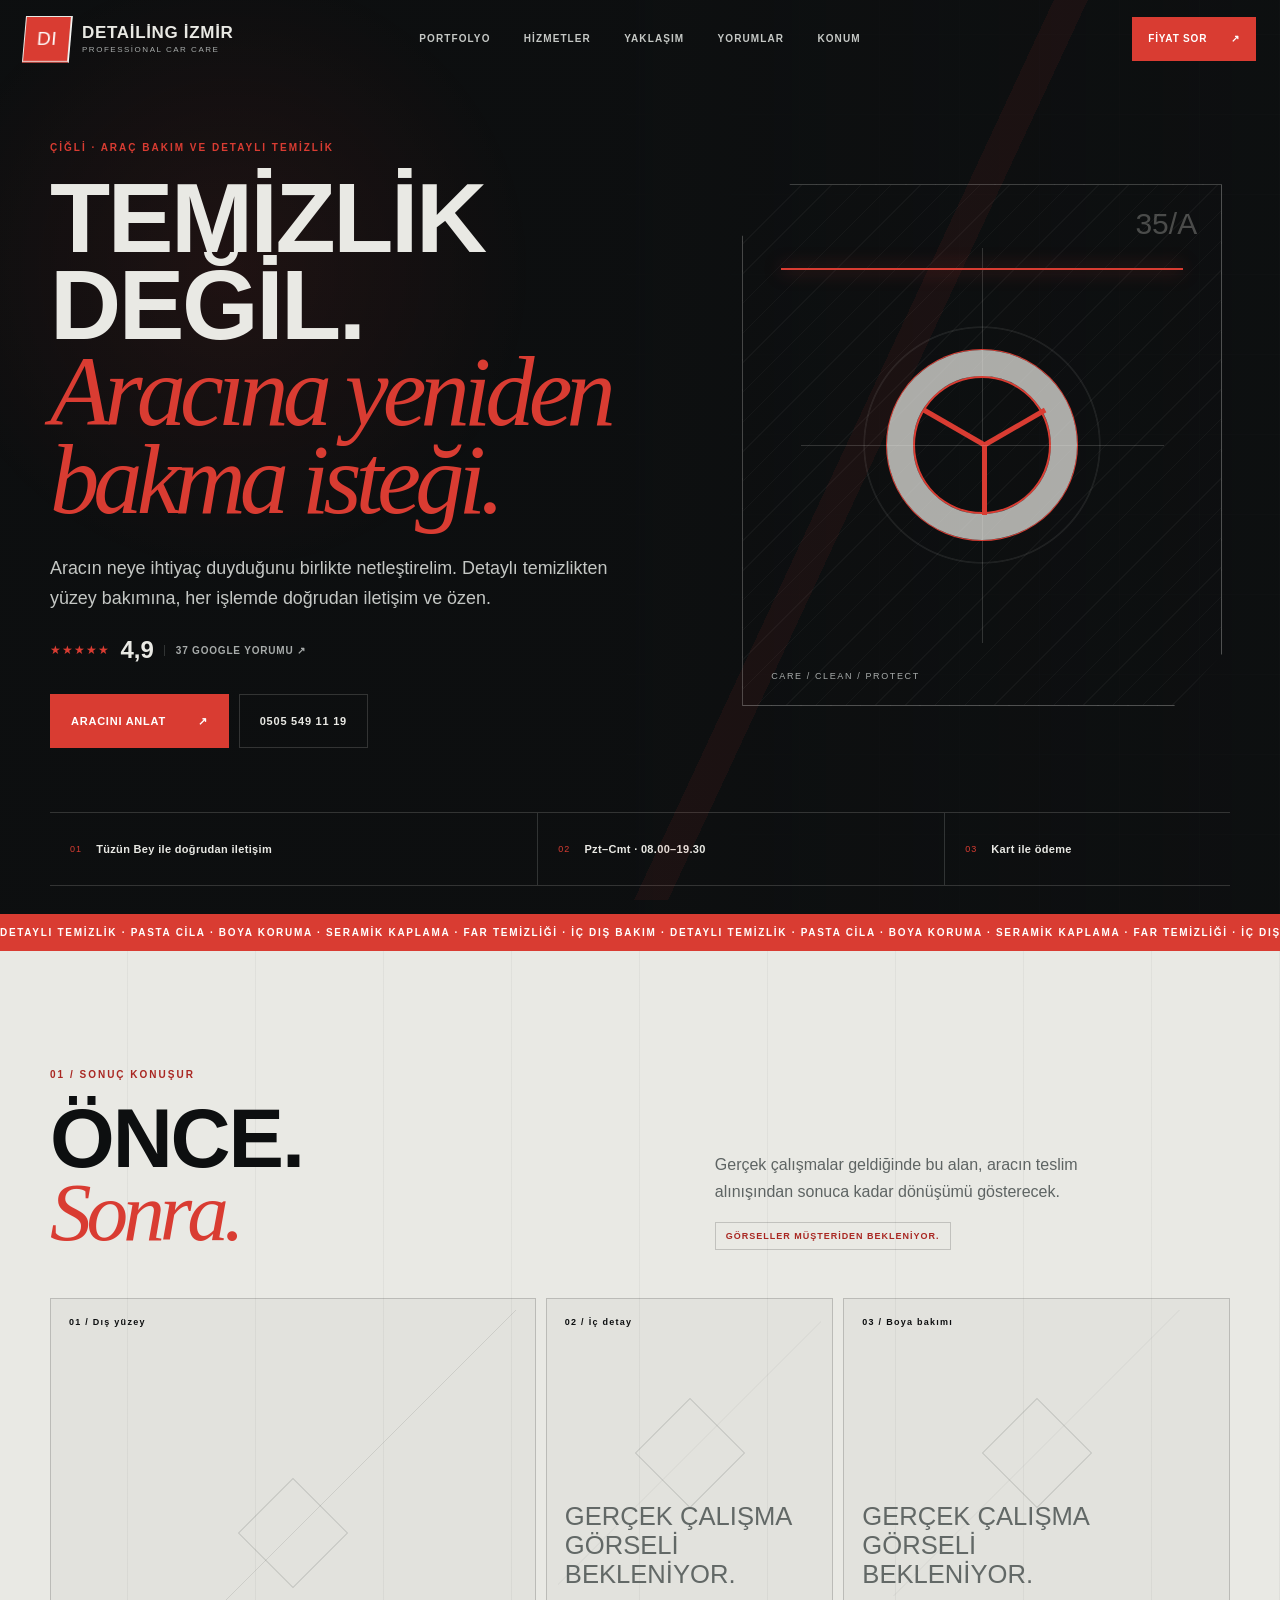
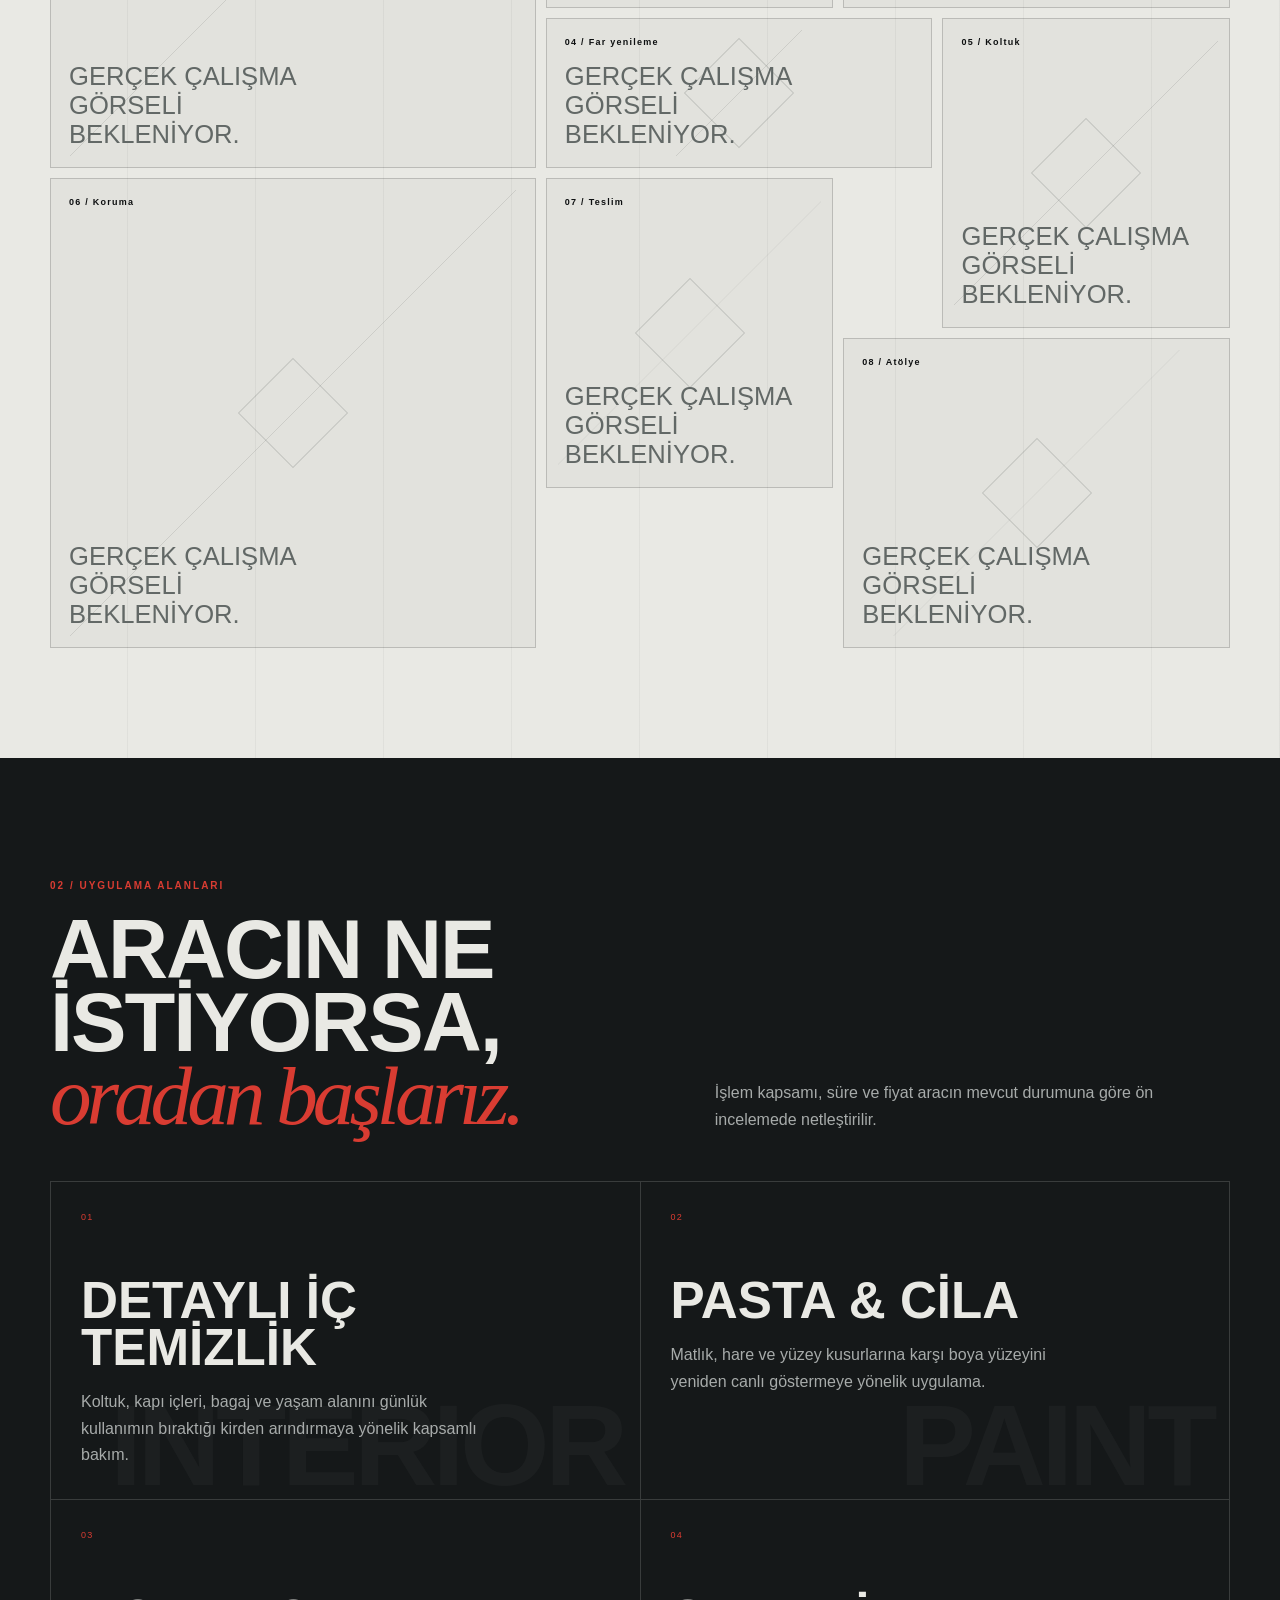
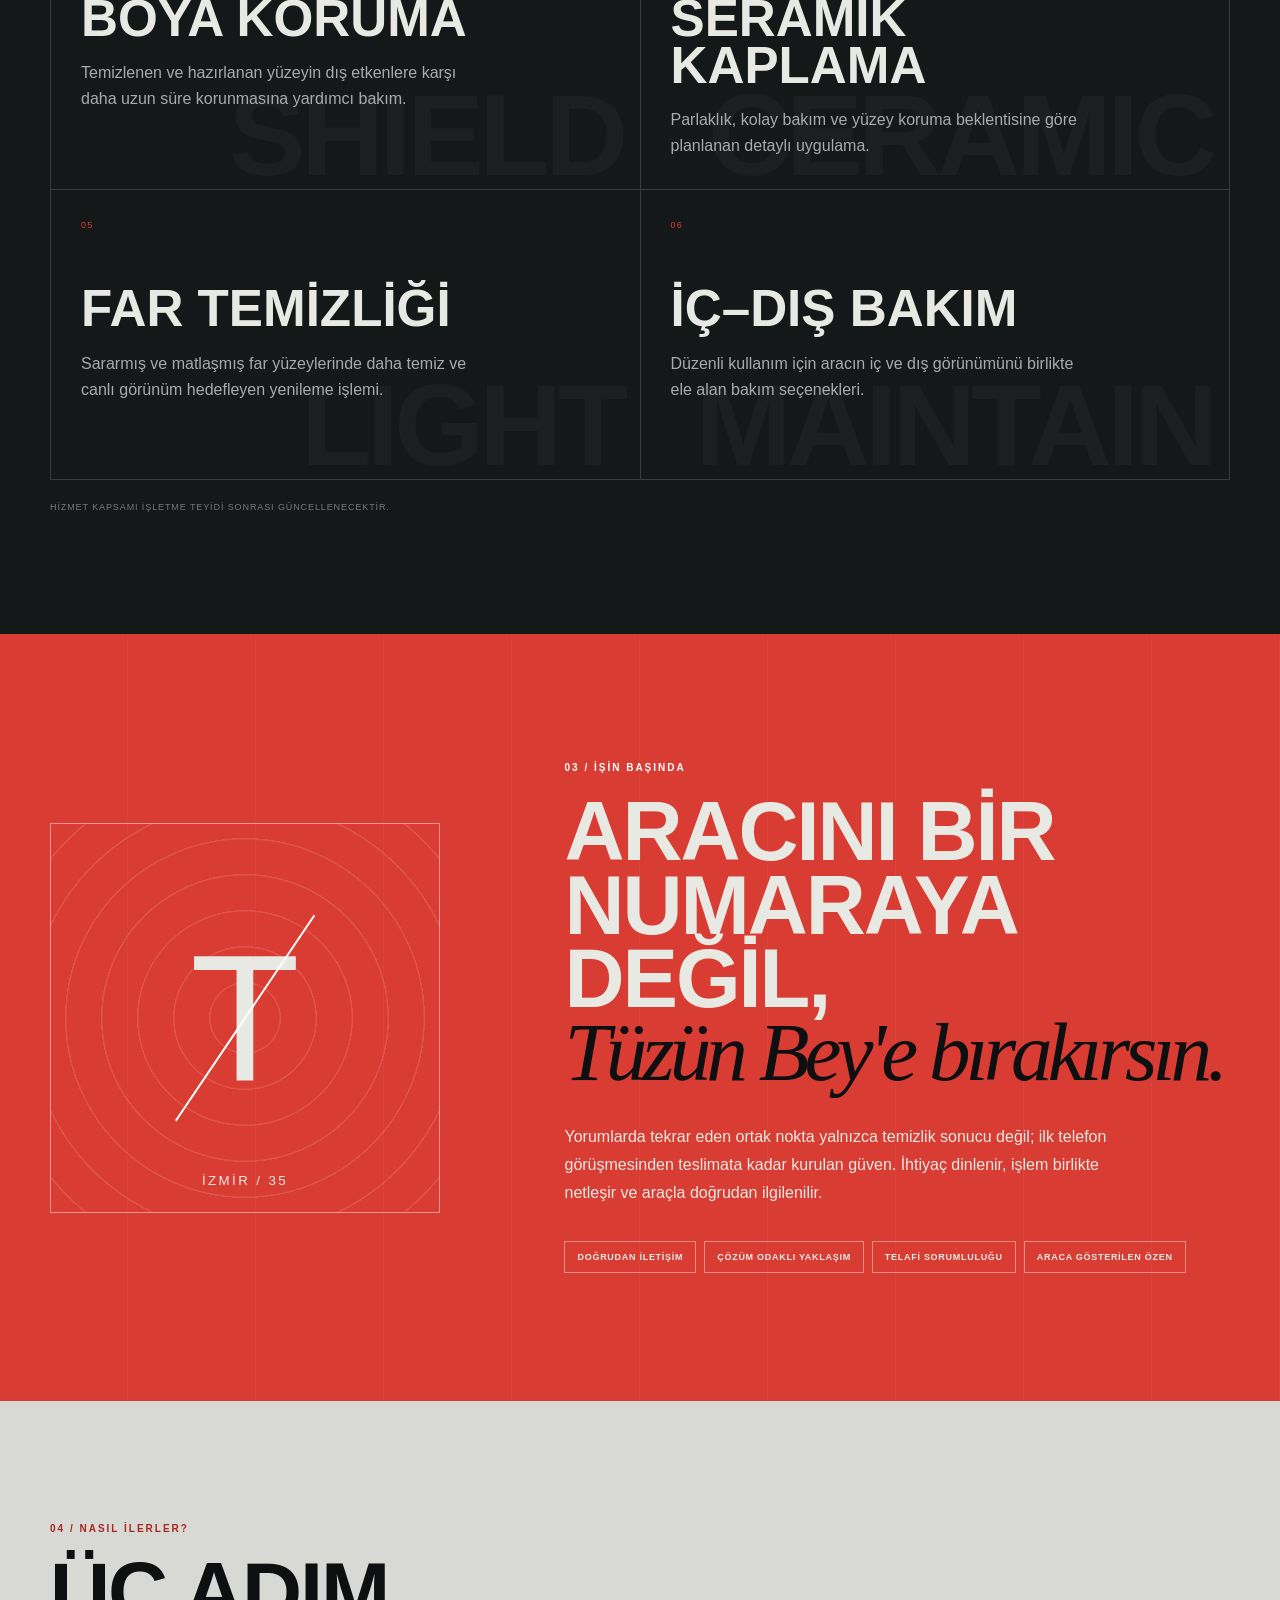
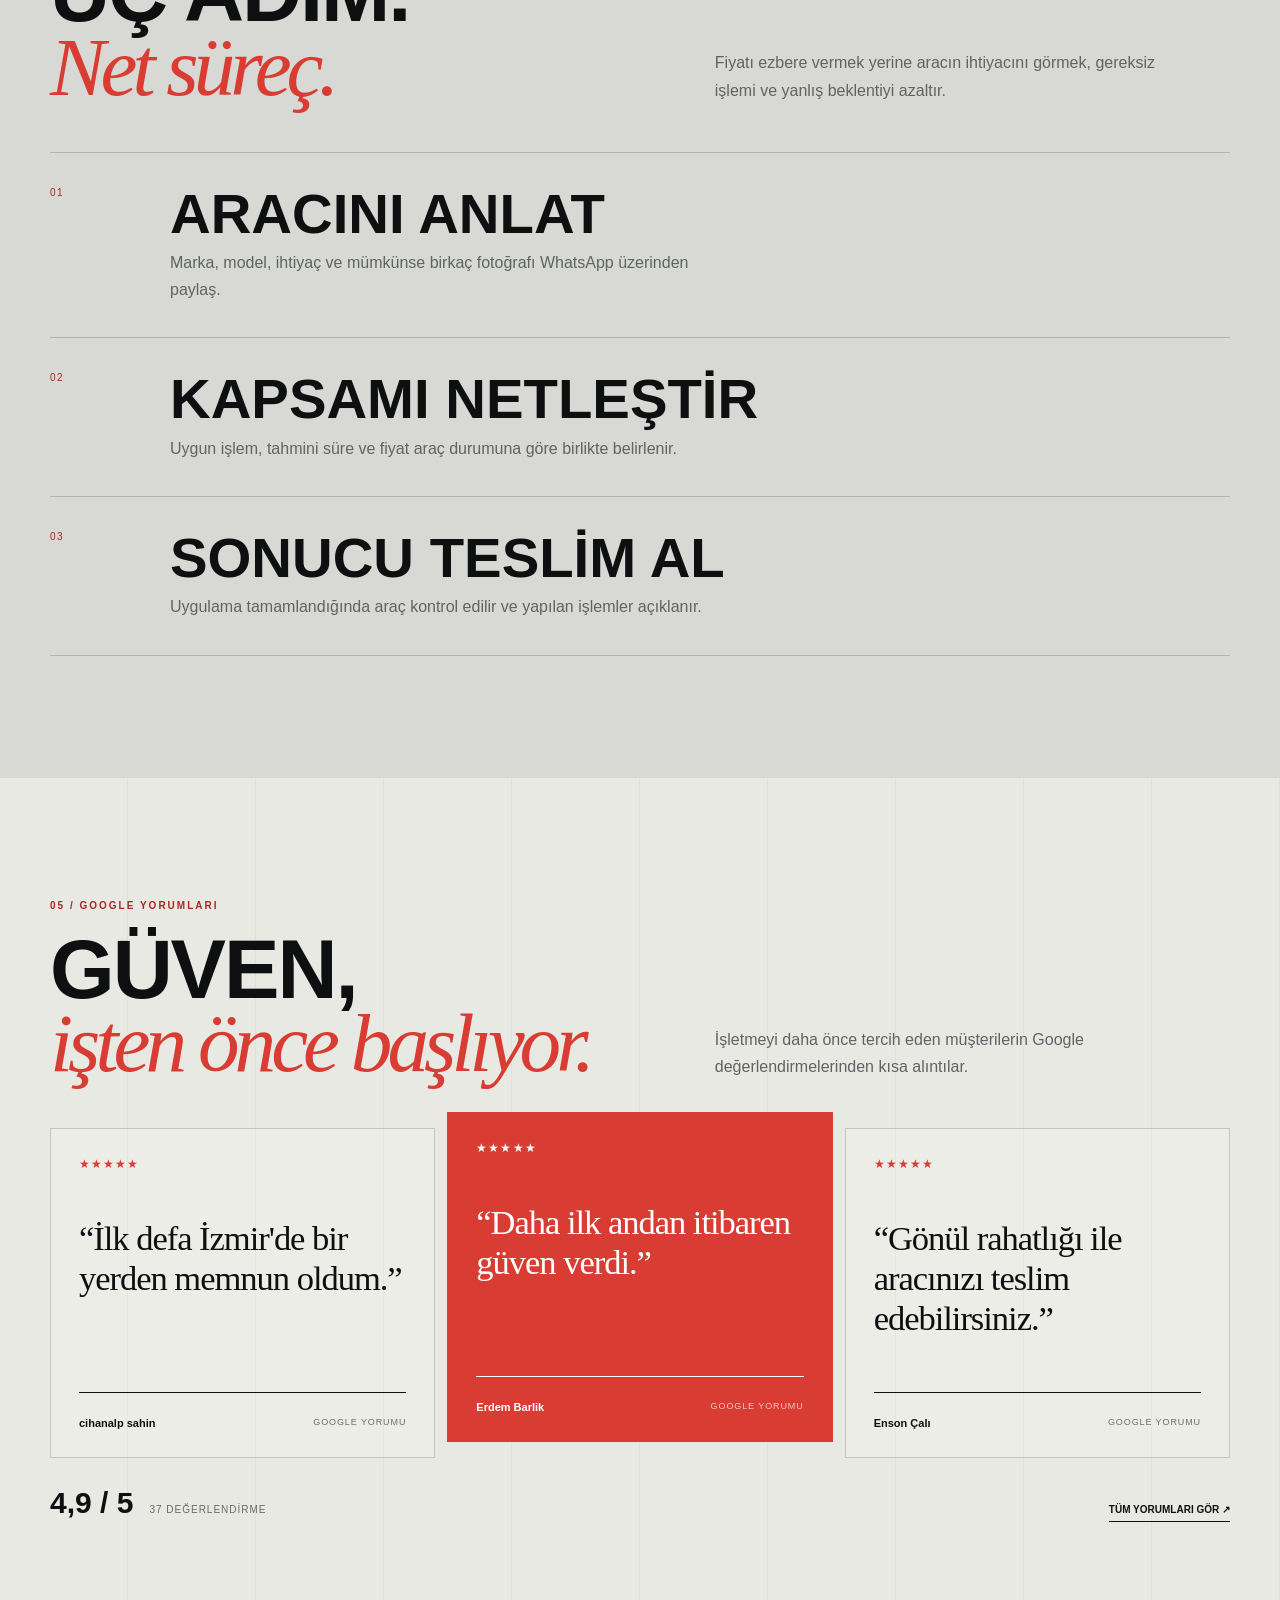
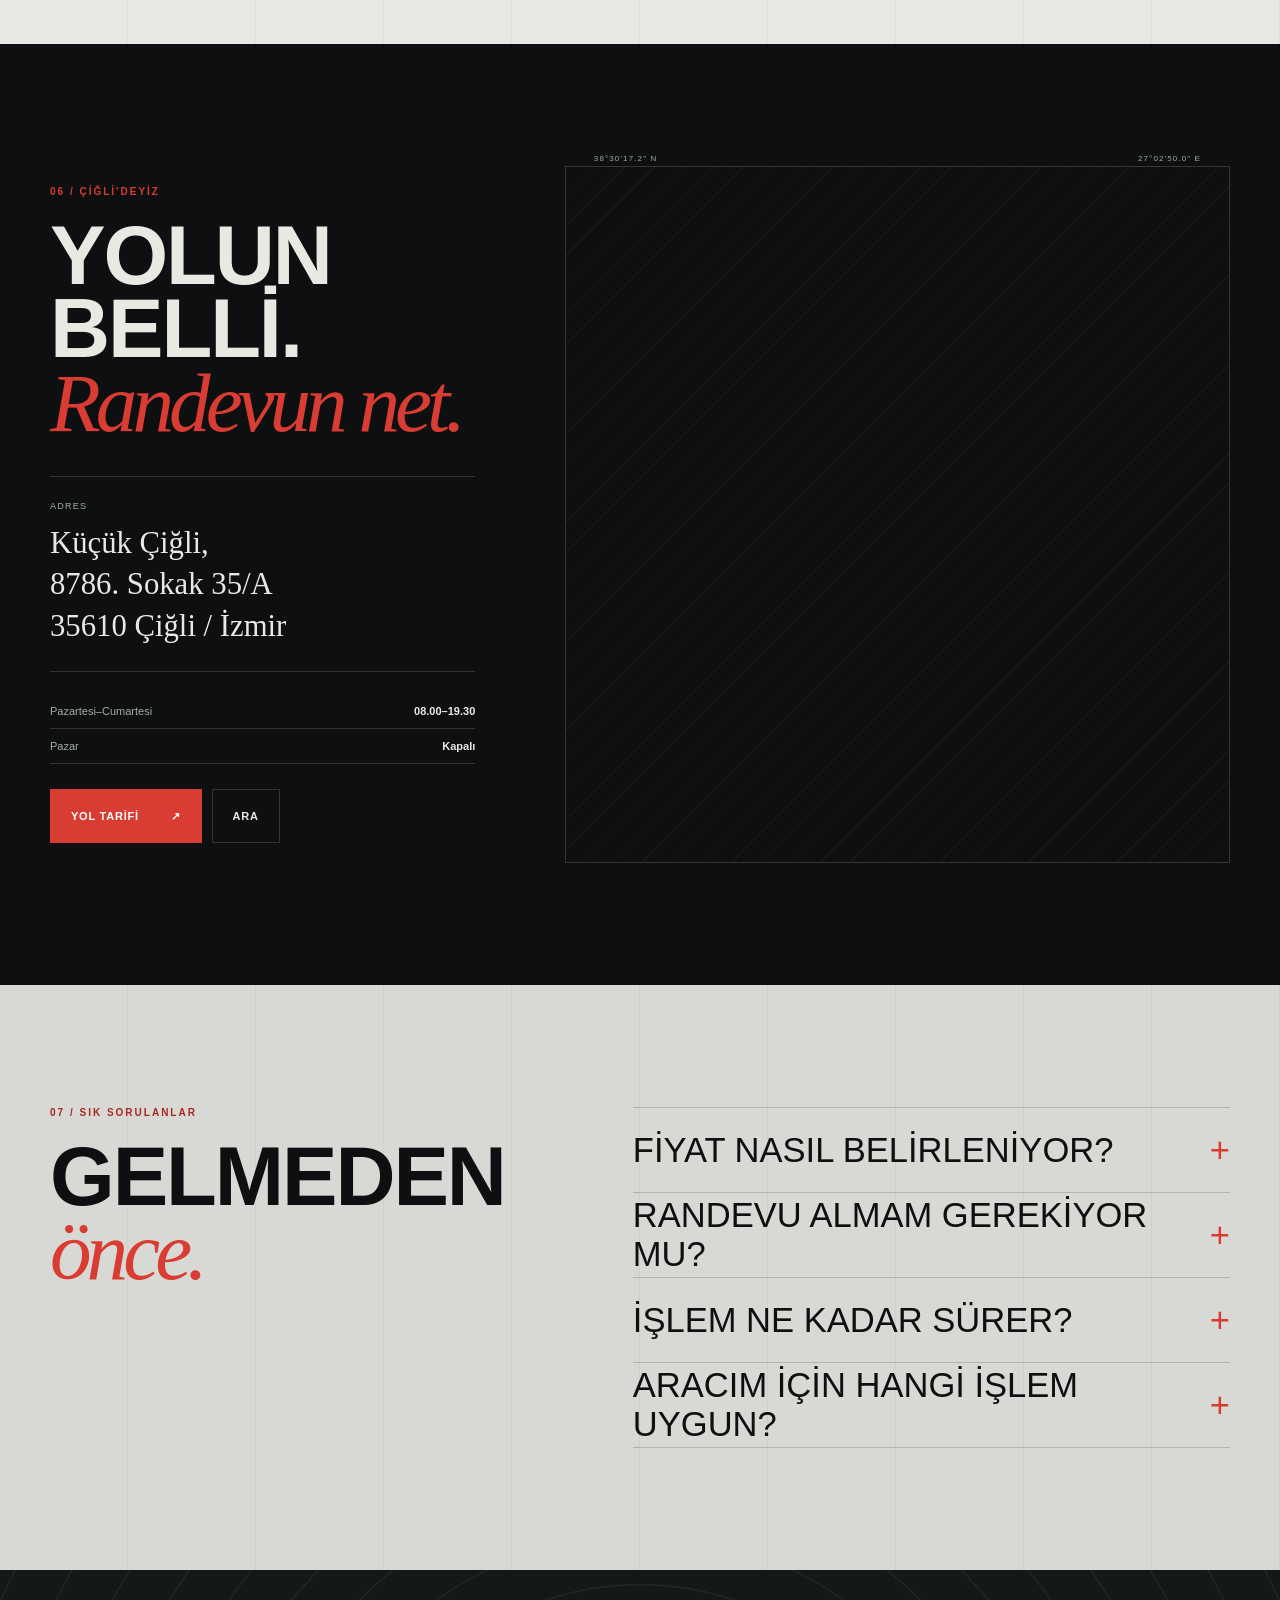
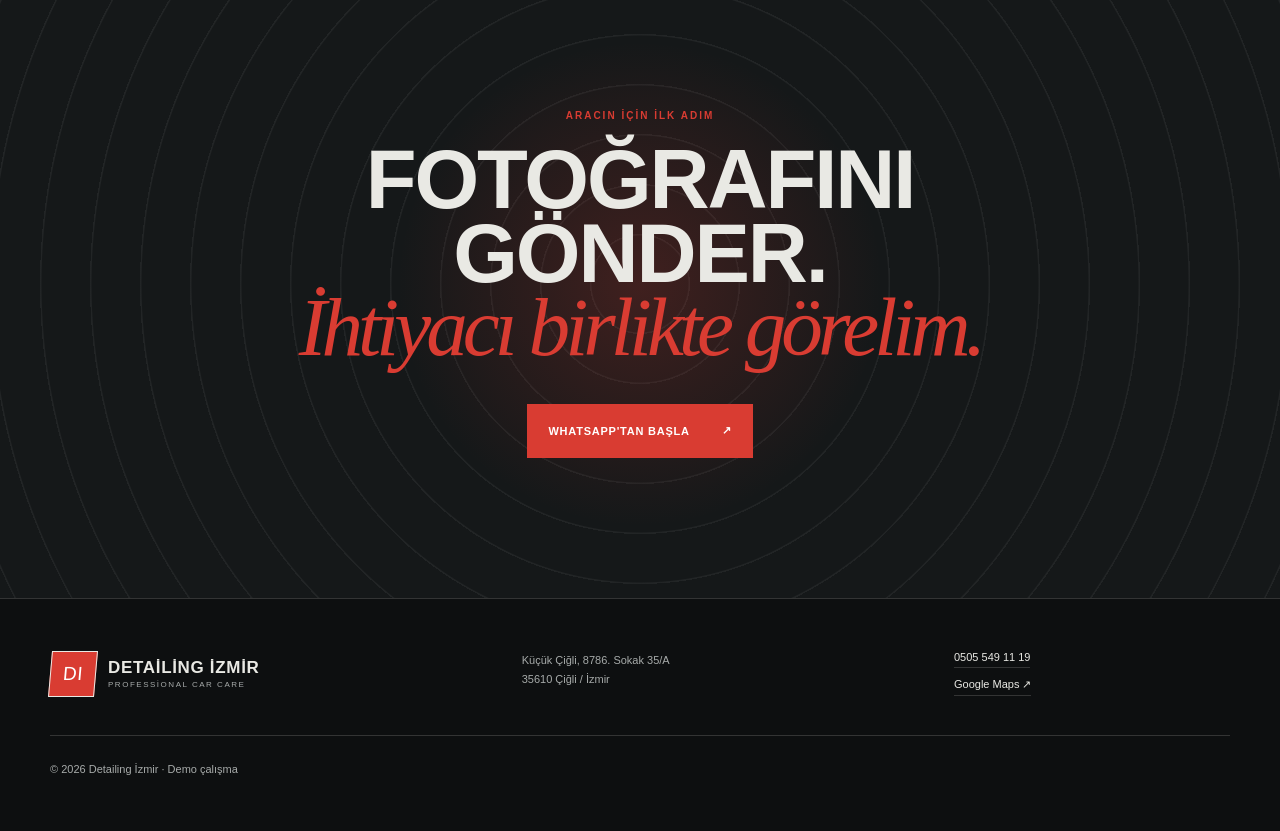
==== commit a567deec: "chore: support project-path previews" ====
--- a/index.html
+++ b/index.html
@@ -9,11 +9,11 @@
     <meta property="og:title" content="Detailing İzmir — Çiğli" />
     <meta property="og:description" content="Aracına gösterdiğin özen, işimizin başlangıç noktası." />
     <meta property="og:type" content="website" />
-    <meta property="og:image" content="/assets/og.png" />
+    <meta property="og:image" content="assets/og.png" />
     <meta name="twitter:card" content="summary_large_image" />
     <title>Detailing İzmir — Çiğli</title>
-    <link rel="stylesheet" href="/styles.css" />
-    <script src="/app.js" defer></script>
+    <link rel="stylesheet" href="styles.css" />
+    <script src="app.js" defer></script>
     <script type="application/ld+json">
       {
         "@context": "https://schema.org",
--- a/styles.css
+++ b/styles.css
@@ -201,6 +201,7 @@
 .mobile-actions { display: none; }
 
 .lightbox { position: fixed; z-index: 500; inset: 0; display: grid; place-items: center; padding: 18px; }
+.lightbox[hidden] { display: none; }
 .lightbox-backdrop { position: absolute; inset: 0; background: rgba(5,6,6,.8); backdrop-filter: blur(18px) saturate(.4); }
 .lightbox-shell { position: relative; width: min(1420px, 100%); height: min(900px, calc(100svh - 36px)); display: grid; grid-template-rows: 56px minmax(0,1fr) 58px; border: 1px solid rgba(255,255,255,.26); background: rgba(13,15,16,.75); }
 .lightbox-top, .lightbox-controls { display: flex; align-items: center; gap: 8px; padding: 0 14px; background: rgba(13,15,16,.9); }
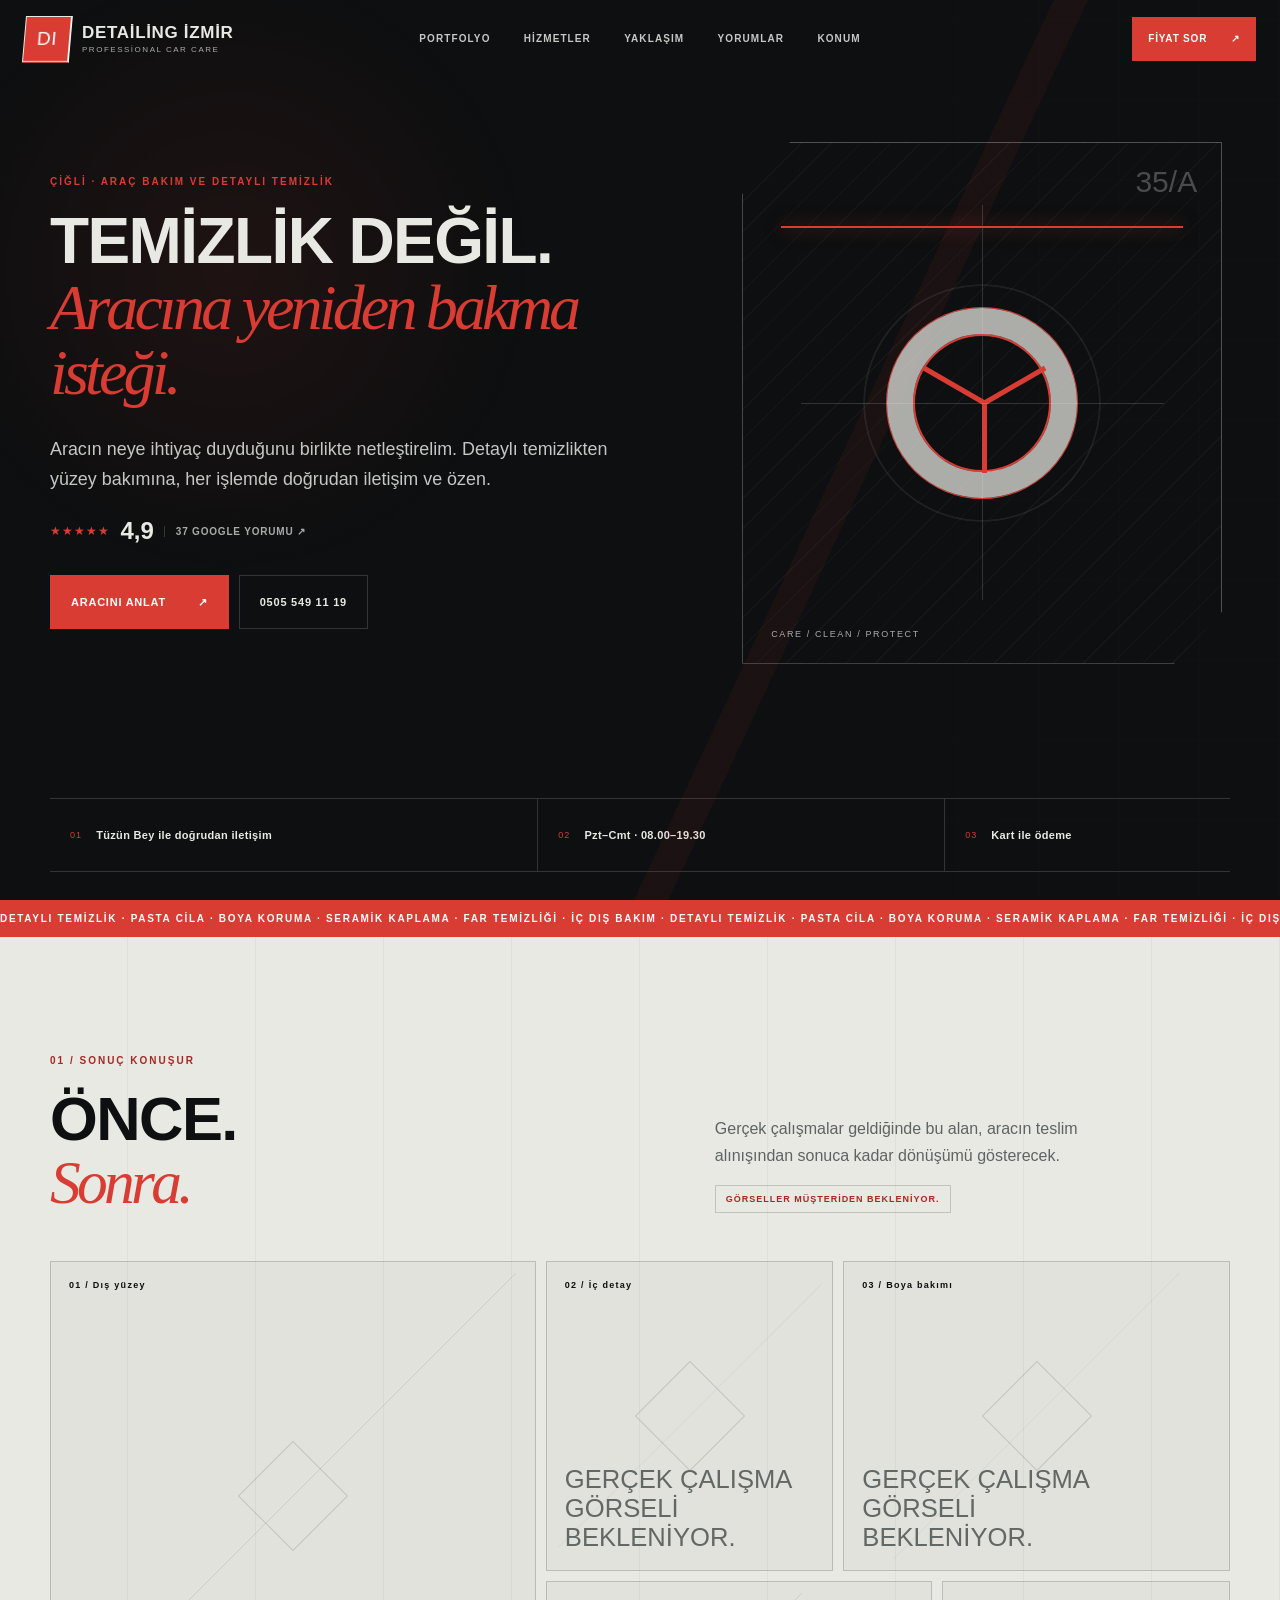
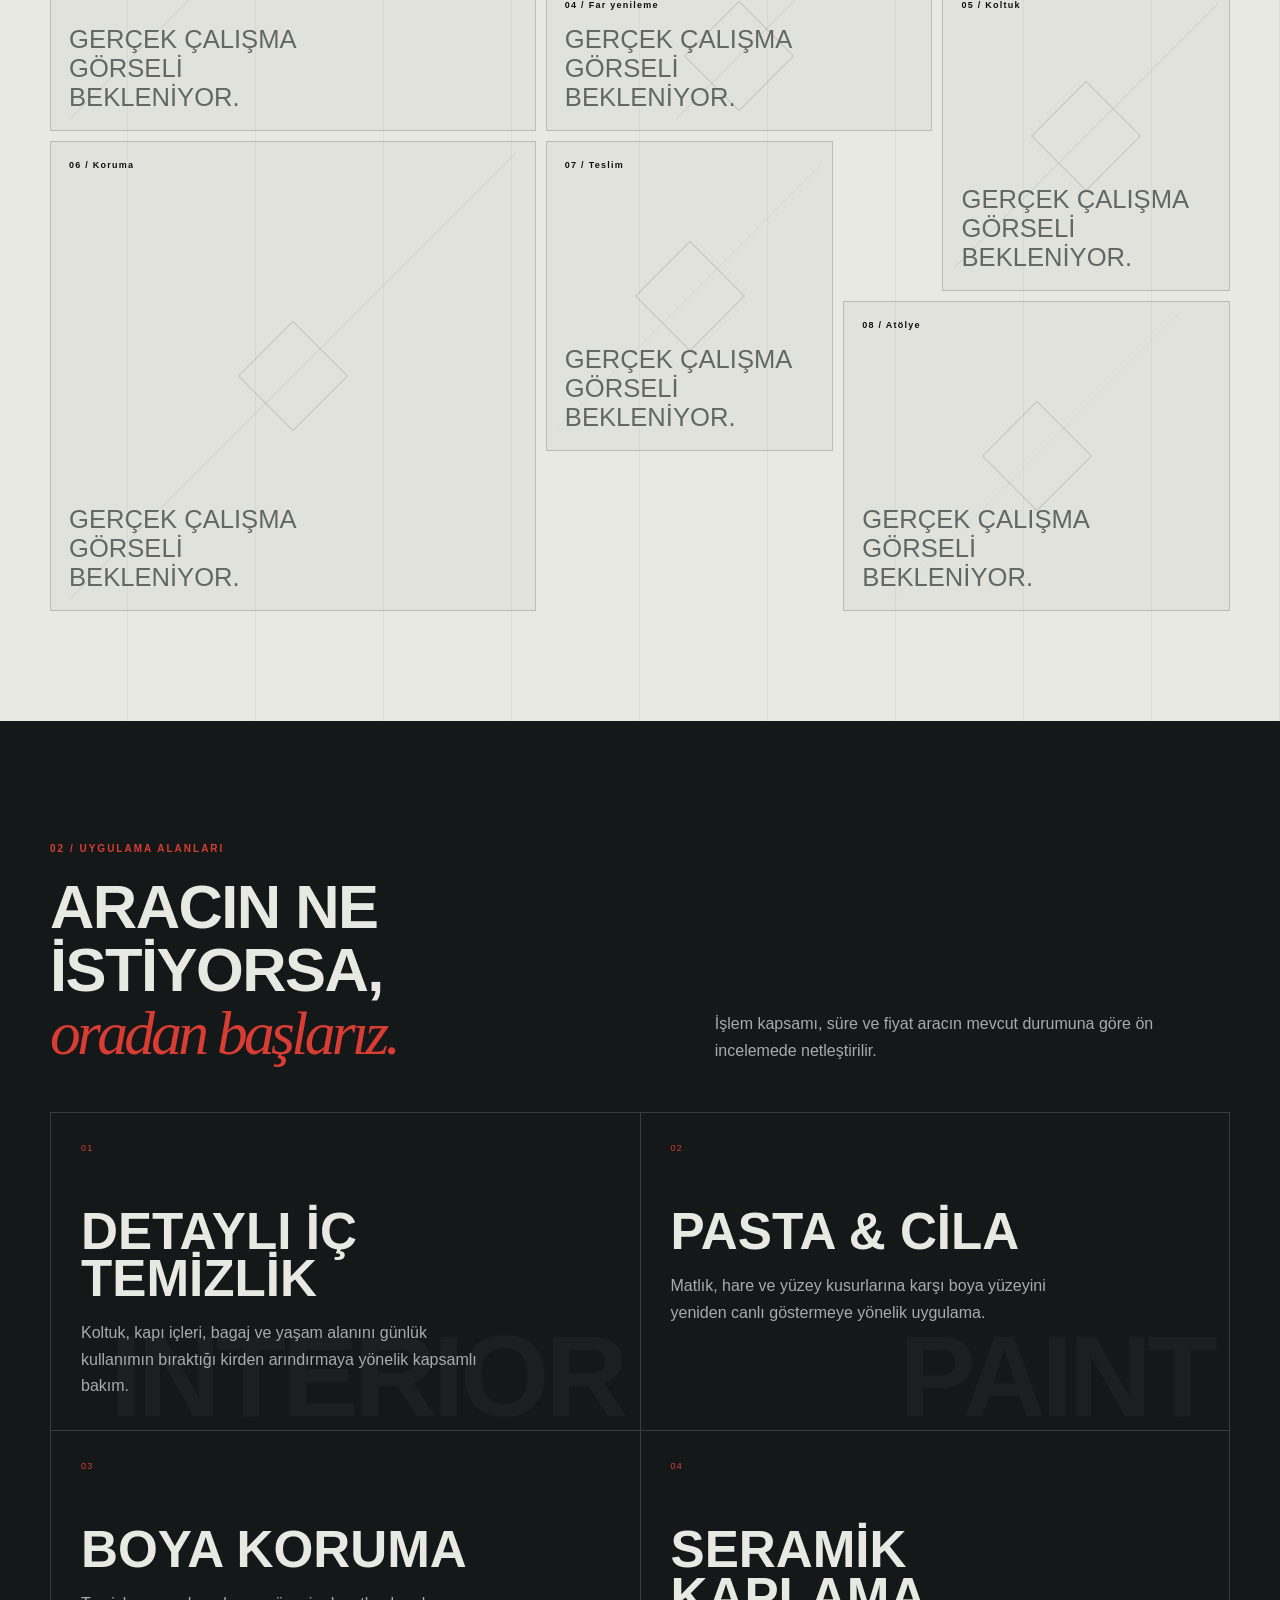
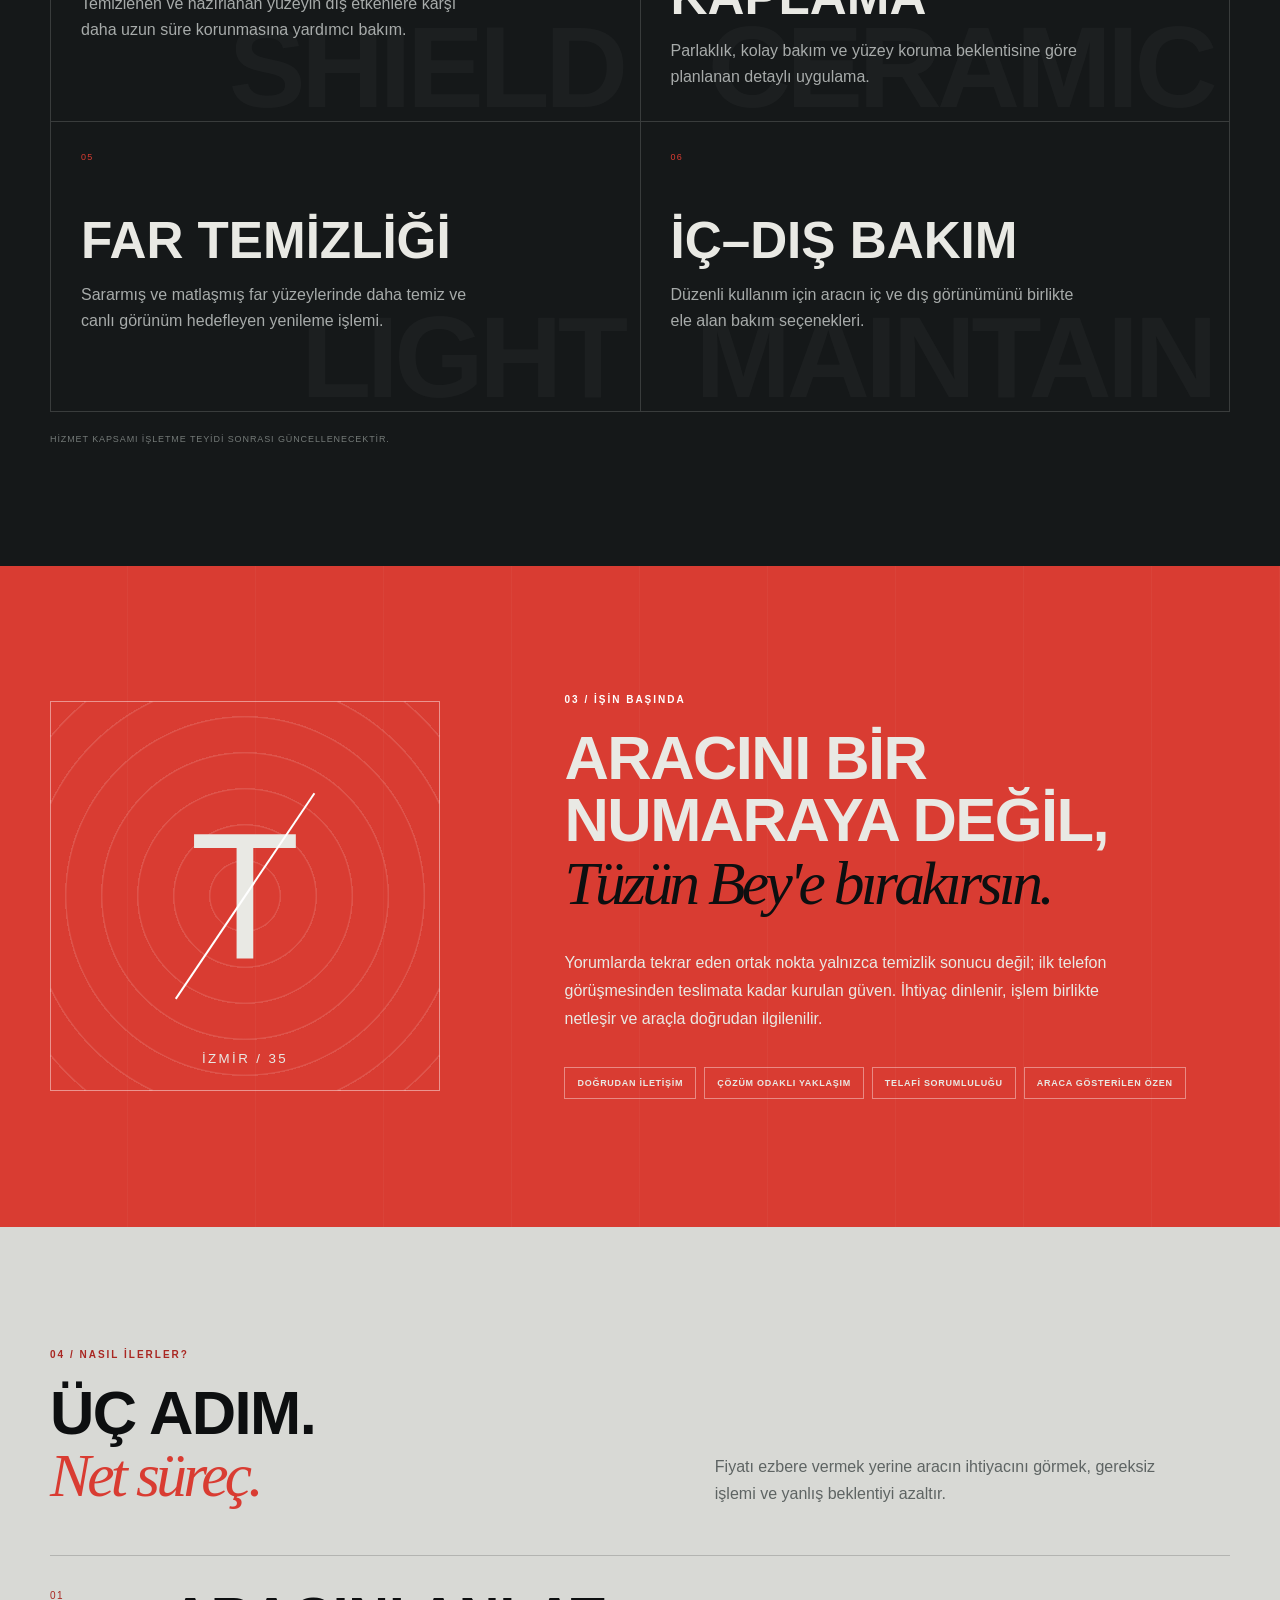
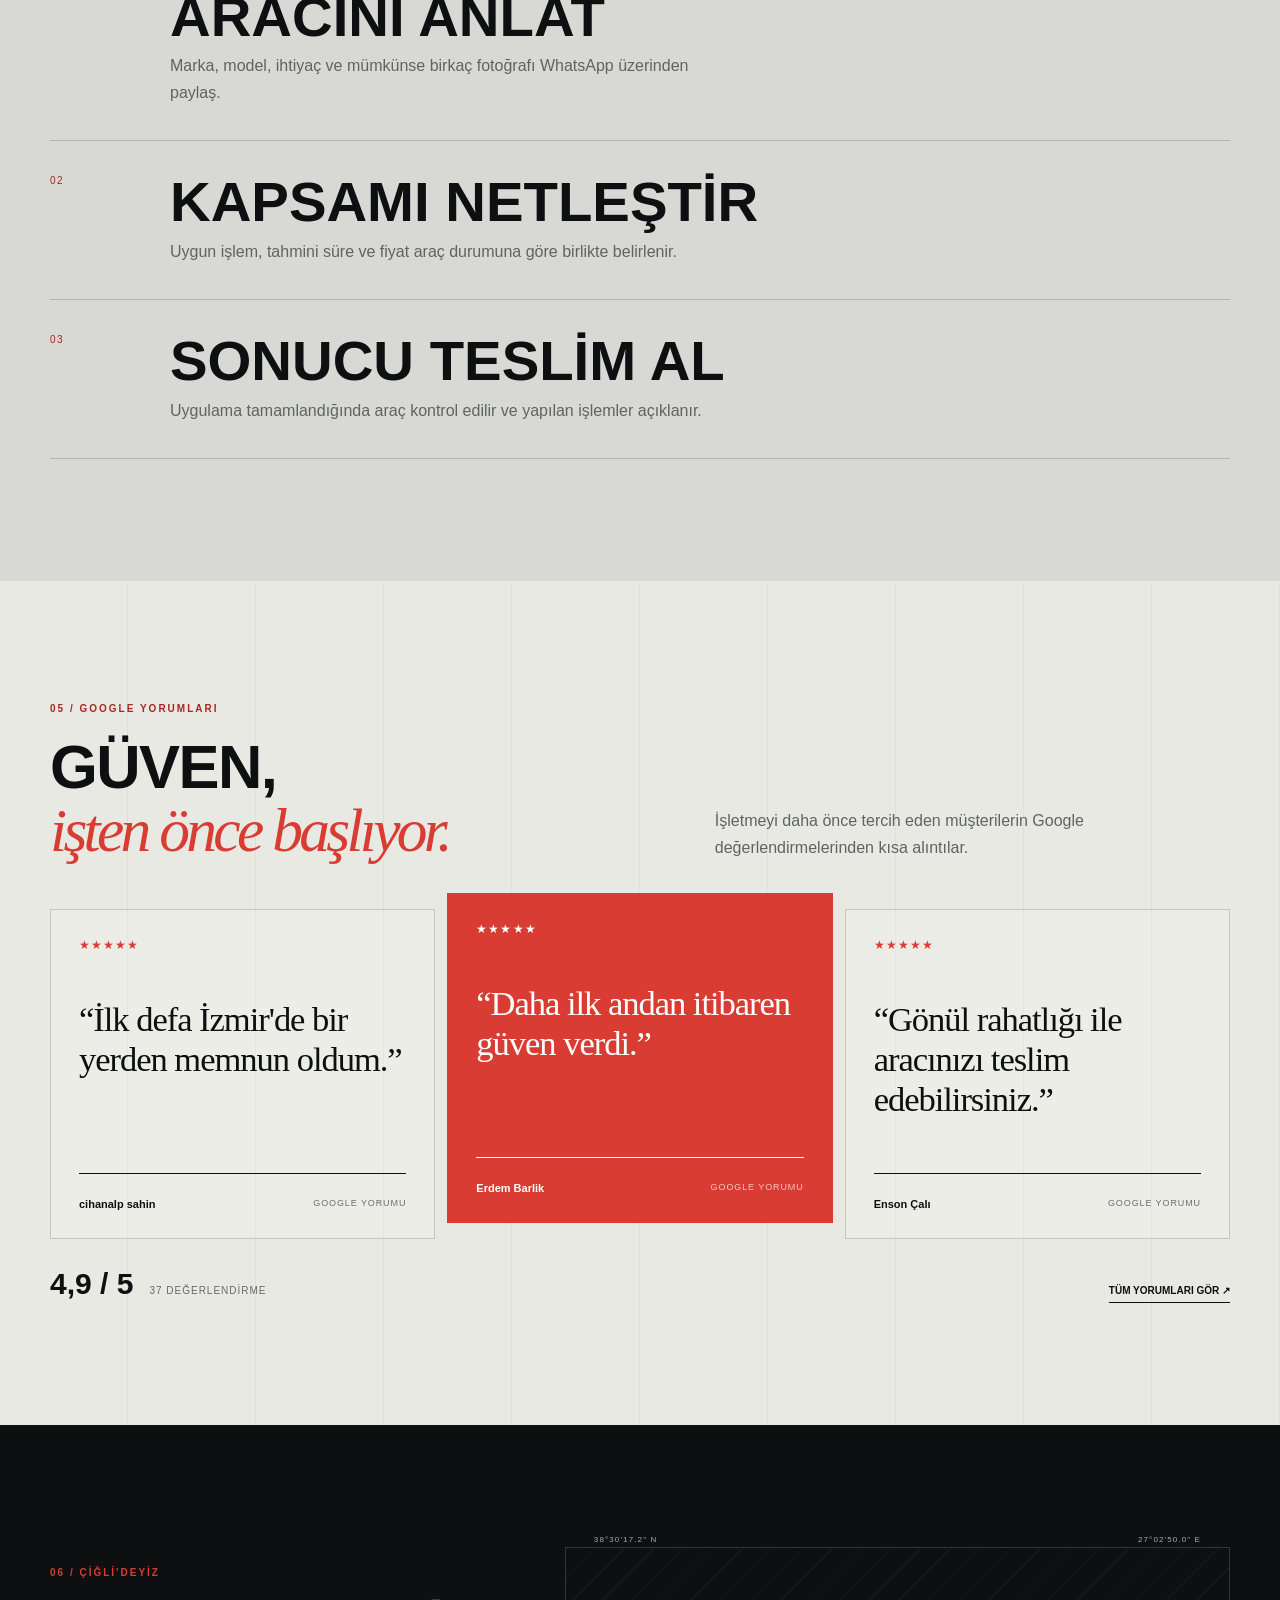
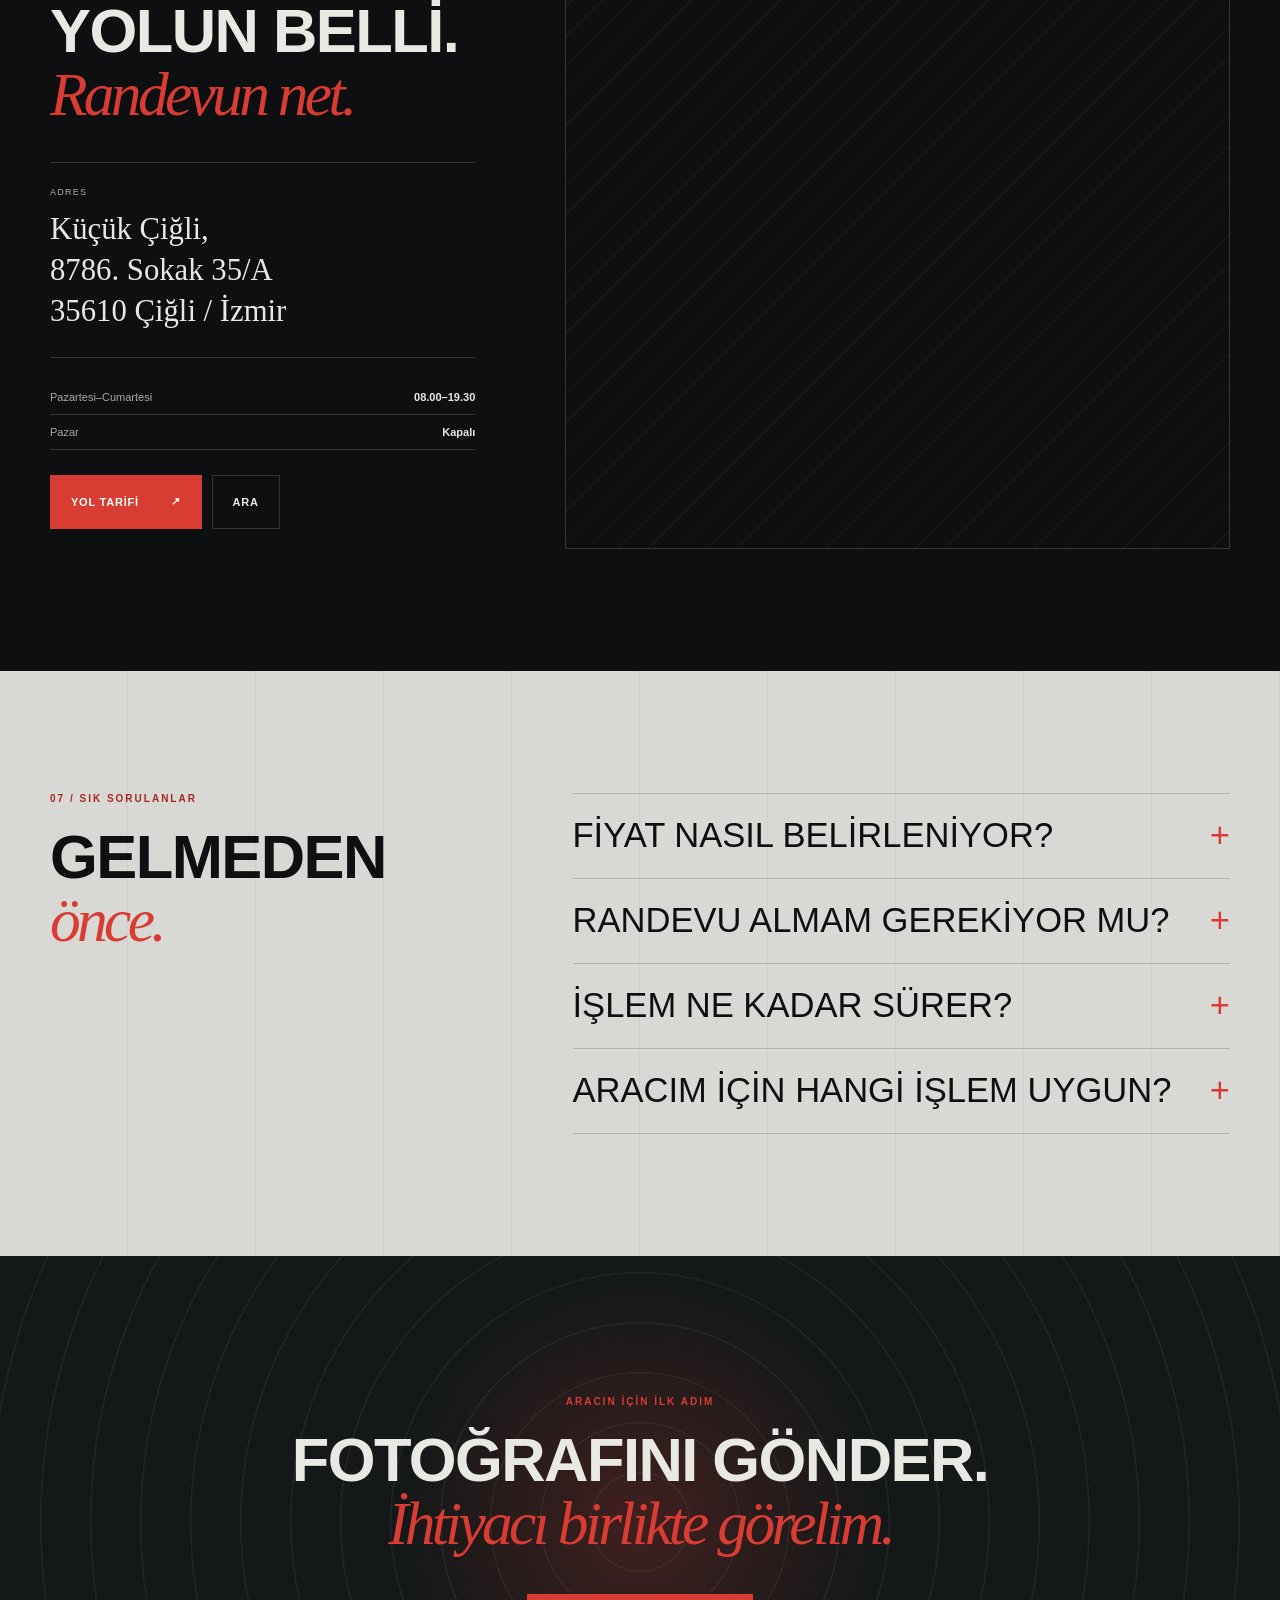
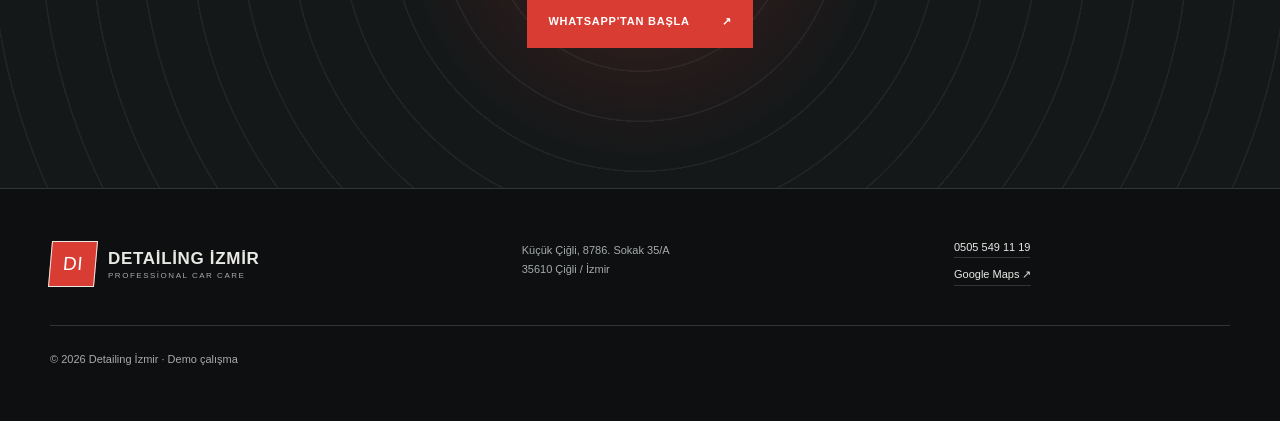
==== commit b39a0ff8: "Refresh stylesheet URL so returning visitors receive typography fix" ====
--- a/index.html
+++ b/index.html
@@ -12,7 +12,7 @@
     <meta property="og:image" content="assets/og.png" />
     <meta name="twitter:card" content="summary_large_image" />
     <title>Detailing İzmir — Çiğli</title>
-    <link rel="stylesheet" href="styles.css" />
+    <link rel="stylesheet" href="styles.css?v=20261105" />
     <script src="app.js" defer></script>
     <script type="application/ld+json">
       {
--- a/styles.css
+++ b/styles.css
@@ -11,7 +11,7 @@
   --line-light: rgba(13, 15, 16, 0.18);
   --wrap: min(1180px, calc(100% - 48px));
   --sans: Arial, Helvetica, sans-serif;
-  --display: Impact, "Arial Narrow", Haettenschweiler, sans-serif;
+  --display: "Arial Black", Arial, Helvetica, sans-serif;
   --serif: Georgia, "Times New Roman", serif;
 }
 
@@ -56,9 +56,9 @@
 .hero-grid { position: relative; display: grid; grid-template-columns: 1.08fr .92fr; gap: clamp(50px, 8vw, 120px); align-items: center; }
 .eyebrow { margin: 0 0 22px; color: var(--red); font-size: 10px; font-weight: 800; letter-spacing: .2em; text-transform: uppercase; }
 .eyebrow-dark { color: var(--red-dark); }
-h1, h2 { margin: 0; text-transform: uppercase; font-family: var(--display); font-weight: 900; line-height: .88; letter-spacing: -.025em; }
-h1 { max-width: 850px; font-size: clamp(62px, 7.7vw, 116px); }
-h2 { font-size: clamp(52px, 6.5vw, 92px); }
+h1, h2 { margin: 0; text-transform: uppercase; font-family: var(--display); font-weight: 900; line-height: 1.02; letter-spacing: -.025em; overflow-wrap: break-word; }
+h1 { max-width: 850px; font-size: clamp(52px, 5vw, 84px); }
+h2 { font-size: clamp(40px, 4.8vw, 70px); }
 h1 em, h2 em { color: var(--red); font-family: var(--serif); font-weight: 400; text-transform: none; letter-spacing: -.06em; }
 .hero-lead { max-width: 620px; margin: 30px 0 0; color: #c4c7c4; font-size: clamp(16px, 1.4vw, 19px); line-height: 1.65; }
 .hero-proof { width: fit-content; display: flex; align-items: center; gap: 10px; margin-top: 23px; }
@@ -238,7 +238,7 @@
   .brand-copy small, .header-cta, .scroll-progress { display: none; }
   .hero { min-height: auto; padding: 118px 0 24px; }
   .hero-grid { grid-template-columns: 1fr; }
-  h1 { font-size: clamp(56px, 17.6vw, 88px); }
+  h1 { font-size: clamp(42px, 12vw, 72px); }
   .hero-lead { margin-top: 24px; }
   .hero-actions { flex-direction: column; }
   .hero-actions .button { width: 100%; }
@@ -282,8 +282,8 @@
   .brand-copy strong { font-size: 14px; }
   .menu-toggle { width: 43px; height: 43px; }
   .hero { padding-top: 108px; }
-  h1 { font-size: clamp(52px, 16.8vw, 66px); }
-  h2 { font-size: clamp(44px, 14vw, 60px); }
+  h1 { font-size: clamp(38px, 11.7vw, 46px); }
+  h2 { font-size: clamp(34px, 10.5vw, 42px); }
   .hero-proof { flex-wrap: wrap; }
   .portfolio-track { grid-auto-columns: 87vw; grid-template-rows: 118vw; padding-inline: 12px; }
   .process-list li { grid-template-columns: 48px 1fr; gap: 10px; }
